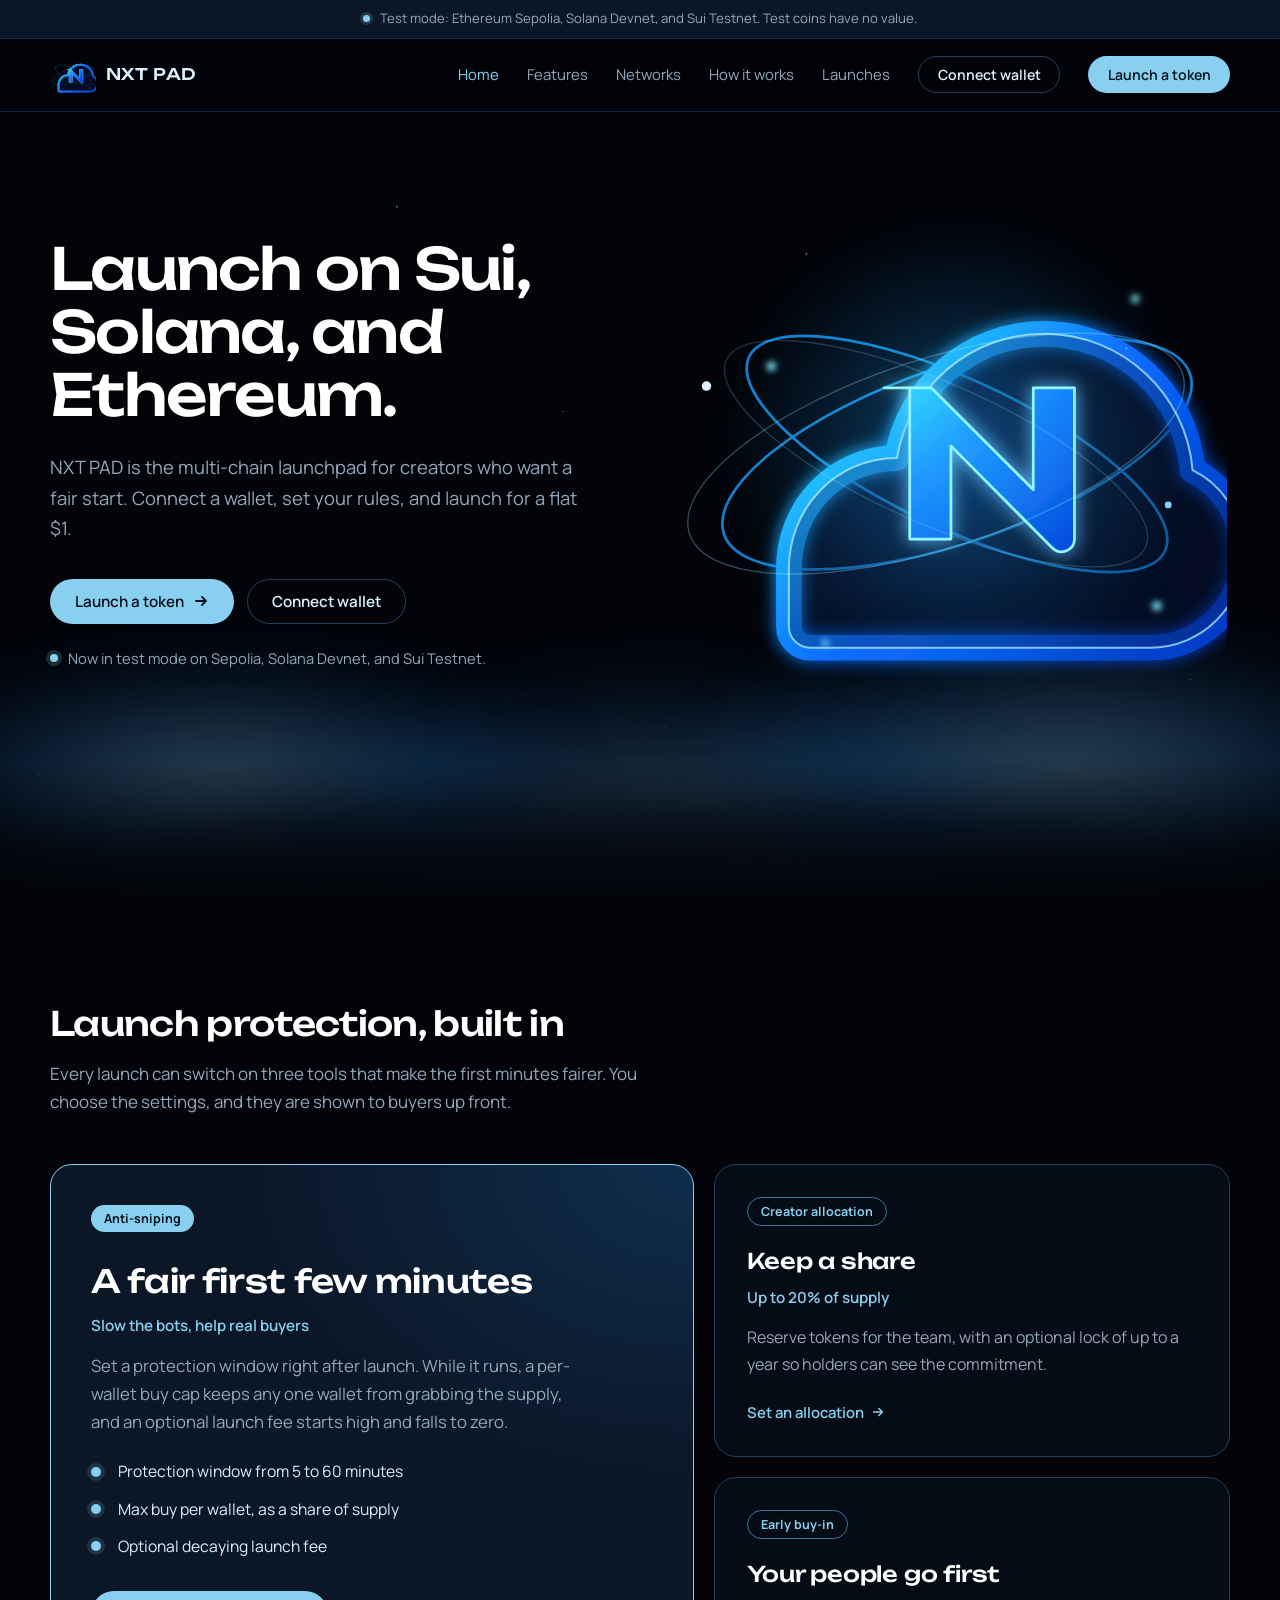
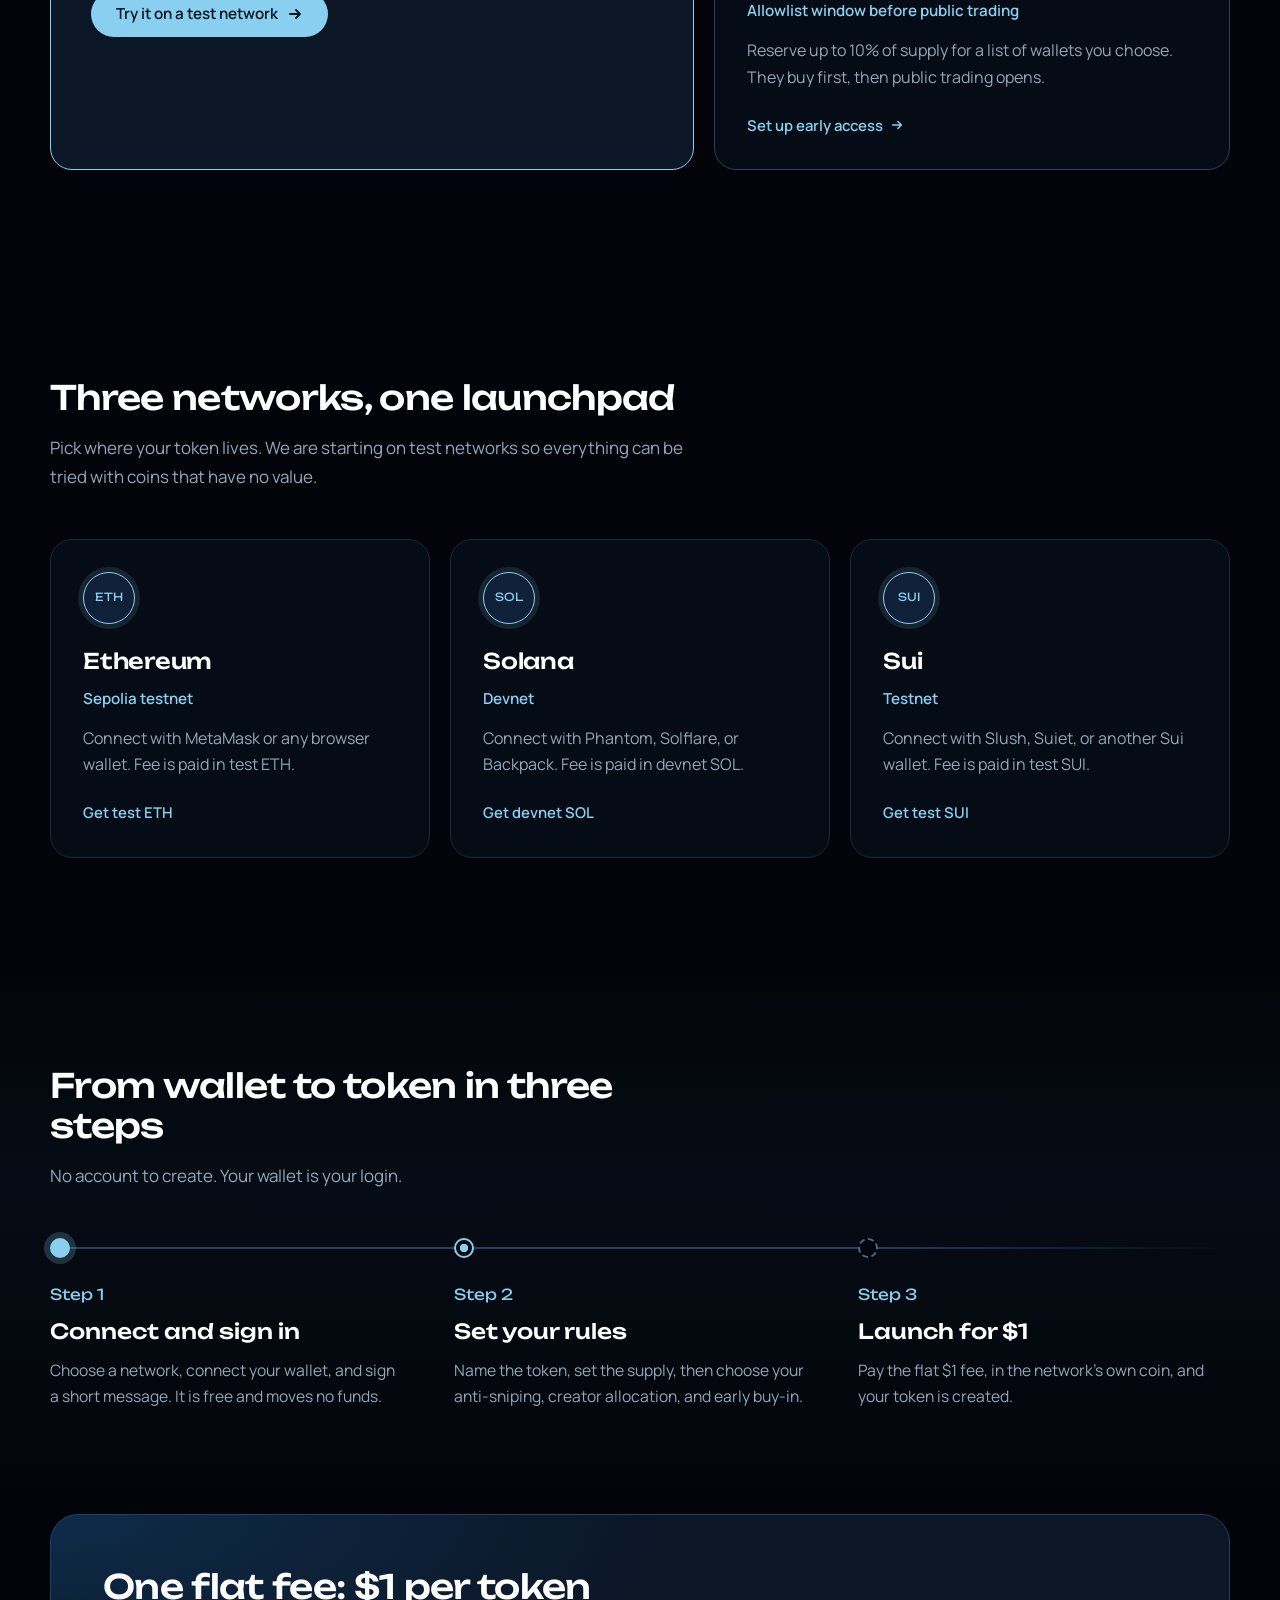
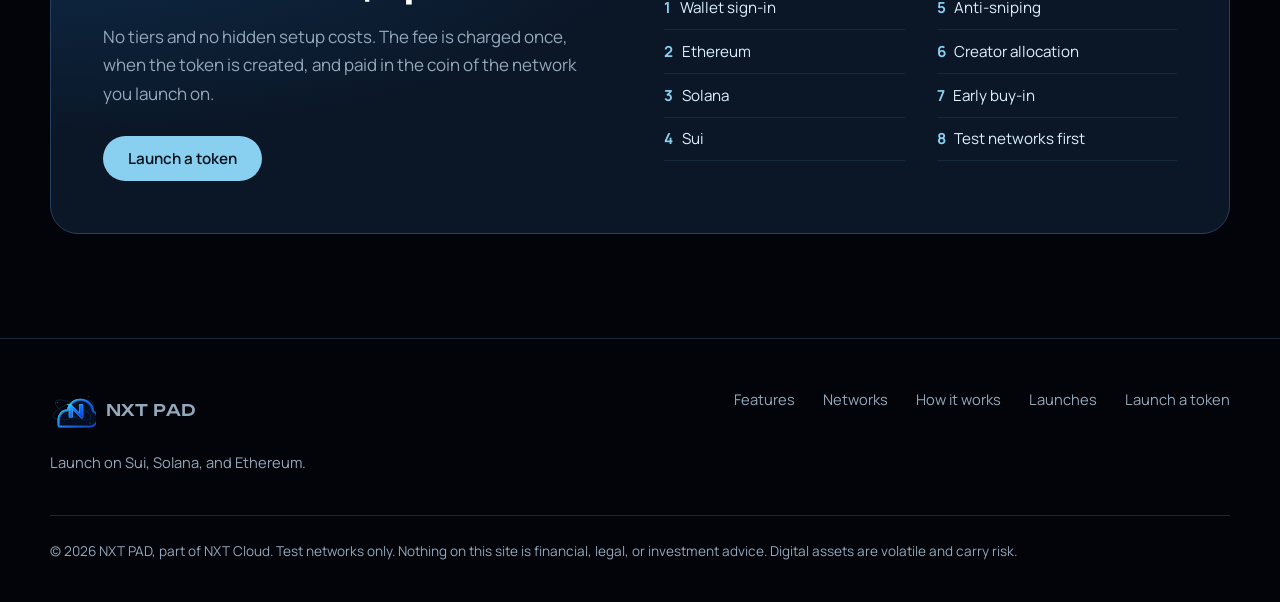
==== index.html @ 5bfed52d "Use unified NXT cloud logo" ====
<!doctype html>
<html lang="en">
<head>
  <meta charset="utf-8">
  <meta name="viewport" content="width=device-width, initial-scale=1">
  <title>NXT PAD | Launch tokens on Sui, Solana, and Ethereum</title>
  <meta name="description" content="NXT PAD is a multi-chain token launchpad for Sui, Solana, and Ethereum. Anti-sniping, creator allocation, early buy-in, and a flat $1 fee per token. Now in test mode.">
  <meta name="theme-color" content="#020409">
  <meta property="og:title" content="NXT PAD">
  <meta property="og:description" content="Launch tokens on Sui, Solana, and Ethereum with built-in launch protection. Flat $1 fee.">
  <meta property="og:type" content="website">
  <!-- After you have your domain, add: <meta property="og:image" content="https://YOUR-DOMAIN/assets/img/og.png"> -->
  <meta name="twitter:card" content="summary_large_image">
  <link rel="icon" type="image/png" sizes="48x48" href="assets/img/favicon-48.png">
  <link rel="icon" type="image/png" sizes="192x192" href="assets/img/favicon-192.png">
  <link rel="apple-touch-icon" href="assets/img/apple-touch-icon.png">
  <link rel="preconnect" href="https://fonts.googleapis.com">
  <link rel="preconnect" href="https://fonts.gstatic.com" crossorigin>
  <link href="https://fonts.googleapis.com/css2?family=Manrope:wght@400;500;600;700&family=Unbounded:wght@400;500&display=swap" rel="stylesheet">
  <link rel="stylesheet" href="assets/css/style.css">
</head>
<body>
  <a class="skip" href="#main">Skip to content</a>

  <div class="testbar" role="note"><i aria-hidden="true"></i>Test mode: Ethereum Sepolia, Solana Devnet, and Sui Testnet. Test coins have no value.</div>

  <header class="site-header">
    <div class="wrap header-inner">
      <a class="brand" href="index.html" aria-label="NXT PAD home">
        <img src="assets/img/nxt-logo.svg" alt="" width="46" height="46">
        <span>NXT PAD</span>
      </a>
      <button class="nav-toggle" type="button" aria-expanded="false" aria-controls="nav">Menu</button>
      <nav class="nav" id="nav" aria-label="Main">
        <a href="index.html" aria-current="page">Home</a>
        <a href="index.html#features">Features</a>
        <a href="index.html#networks">Networks</a>
        <a href="index.html#how">How it works</a>
        <a href="tokens.html">Launches</a>
        <button class="btn btn-ghost btn-sm" type="button" data-wallet-btn>Connect wallet</button>
        <a class="btn btn-primary btn-sm" href="launch.html">Launch a token</a>
      </nav>
    </div>
  </header>

  <main id="main">
    <section class="hero">
      <div class="clouds" aria-hidden="true">
        <span class="cloud c1"></span><span class="cloud c2"></span><span class="cloud c3"></span><span class="cloud c4"></span>
      </div>
      <div class="wrap hero-grid">
        <div>
          <h1>Launch on Sui, Solana, and Ethereum.</h1>
          <p class="lede">NXT PAD is the multi-chain launchpad for creators who want a fair start. Connect a wallet, set your rules, and launch for a flat $1.</p>
          <div class="hero-actions">
            <a class="btn btn-primary" href="launch.html">
              Launch a token
              <svg viewBox="0 0 16 16" fill="none" stroke="currentColor" stroke-width="1.8" stroke-linecap="round" stroke-linejoin="round" aria-hidden="true"><path d="M3 8h10M9 4l4 4-4 4"/></svg>
            </a>
            <button class="btn btn-ghost" type="button" data-wallet-btn>Connect wallet</button>
          </div>
          <p class="hero-note"><i aria-hidden="true"></i>Now in test mode on Sepolia, Solana Devnet, and Sui Testnet.</p>
        </div>
        <div class="scene">
          <div class="glow" aria-hidden="true"></div>
          <svg class="orbits" viewBox="0 0 400 400" fill="none" aria-hidden="true">
            <ellipse cx="200" cy="200" rx="192" ry="70" stroke="#89cff0" stroke-opacity="0.35" stroke-width="1" transform="rotate(-18 200 200)"/>
            <ellipse cx="200" cy="200" rx="170" ry="52" stroke="#89cff0" stroke-opacity="0.22" stroke-width="1" transform="rotate(24 200 200)"/>
            <circle cx="30" cy="150" r="3.5" fill="#dcf1fc"/>
            <circle cx="372" cy="238" r="2.5" fill="#89cff0"/>
          </svg>
          <img class="logo" src="assets/img/nxt-logo.svg" alt="NXT PAD logo: a glowing blue cloud with the letter N inside" width="720" height="720">
        </div>
      </div>
    </section>

    <section class="section" id="features">
      <div class="wrap">
        <div class="section-head">
          <h2>Launch protection, built in</h2>
          <p>Every launch can switch on three tools that make the first minutes fairer. You choose the settings, and they are shown to buyers up front.</p>
        </div>

        <div class="products">
          <article class="card card--main">
            <span class="pill pill--soon">Anti-sniping</span>
            <h3>A fair first few minutes</h3>
            <span class="tag">Slow the bots, help real buyers</span>
            <p class="body">Set a protection window right after launch. While it runs, a per-wallet buy cap keeps any one wallet from grabbing the supply, and an optional launch fee starts high and falls to zero.</p>
            <ul class="checks">
              <li>Protection window from 5 to 60 minutes</li>
              <li>Max buy per wallet, as a share of supply</li>
              <li>Optional decaying launch fee</li>
            </ul>
            <a class="btn btn-primary" href="launch.html">
              Try it on a test network
              <svg viewBox="0 0 16 16" fill="none" stroke="currentColor" stroke-width="1.8" stroke-linecap="round" stroke-linejoin="round" aria-hidden="true"><path d="M3 8h10M9 4l4 4-4 4"/></svg>
            </a>
          </article>

          <article class="card card--dev">
            <span class="pill pill--dev">Creator allocation</span>
            <h3>Keep a share</h3>
            <span class="tag">Up to 20% of supply</span>
            <p class="body">Reserve tokens for the team, with an optional lock of up to a year so holders can see the commitment.</p>
            <a class="more" href="launch.html#panel-creator">Set an allocation
              <svg width="14" height="14" viewBox="0 0 16 16" fill="none" stroke="currentColor" stroke-width="1.8" stroke-linecap="round" stroke-linejoin="round" aria-hidden="true"><path d="M3 8h10M9 4l4 4-4 4"/></svg>
            </a>
          </article>

          <article class="card card--dev">
            <span class="pill pill--dev">Early buy-in</span>
            <h3>Your people go first</h3>
            <span class="tag">Allowlist window before public trading</span>
            <p class="body">Reserve up to 10% of supply for a list of wallets you choose. They buy first, then public trading opens.</p>
            <a class="more" href="launch.html#panel-early">Set up early access
              <svg width="14" height="14" viewBox="0 0 16 16" fill="none" stroke="currentColor" stroke-width="1.8" stroke-linecap="round" stroke-linejoin="round" aria-hidden="true"><path d="M3 8h10M9 4l4 4-4 4"/></svg>
            </a>
          </article>
        </div>
      </div>
    </section>

    <section class="section networks" id="networks">
      <div class="wrap">
        <div class="section-head">
          <h2>Three networks, one launchpad</h2>
          <p>Pick where your token lives. We are starting on test networks so everything can be tried with coins that have no value.</p>
        </div>
        <div class="chains">
          <article class="card chain-card">
            <span class="chain-badge chain-badge--lg" aria-hidden="true">ETH</span>
            <h3>Ethereum</h3>
            <span class="tag">Sepolia testnet</span>
            <p class="body">Connect with MetaMask or any browser wallet. Fee is paid in test ETH.</p>
            <a class="more" href="https://cloud.google.com/application/web3/faucet/ethereum/sepolia" target="_blank" rel="noopener noreferrer">Get test ETH</a>
          </article>
          <article class="card chain-card">
            <span class="chain-badge chain-badge--lg" aria-hidden="true">SOL</span>
            <h3>Solana</h3>
            <span class="tag">Devnet</span>
            <p class="body">Connect with Phantom, Solflare, or Backpack. Fee is paid in devnet SOL.</p>
            <a class="more" href="https://faucet.solana.com" target="_blank" rel="noopener noreferrer">Get devnet SOL</a>
          </article>
          <article class="card chain-card">
            <span class="chain-badge chain-badge--lg" aria-hidden="true">SUI</span>
            <h3>Sui</h3>
            <span class="tag">Testnet</span>
            <p class="body">Connect with Slush, Suiet, or another Sui wallet. Fee is paid in test SUI.</p>
            <a class="more" href="https://faucet.sui.io" target="_blank" rel="noopener noreferrer">Get test SUI</a>
          </article>
        </div>
      </div>
    </section>

    <section class="section roadmap" id="how">
      <div class="wrap">
        <div class="section-head">
          <h2>From wallet to token in three steps</h2>
          <p>No account to create. Your wallet is your login.</p>
        </div>
        <div class="timeline">
          <div class="stage stage--now">
            <span class="when">Step 1</span>
            <h3>Connect and sign in</h3>
            <p>Choose a network, connect your wallet, and sign a short message. It is free and moves no funds.</p>
          </div>
          <div class="stage stage--next">
            <span class="when">Step 2</span>
            <h3>Set your rules</h3>
            <p>Name the token, set the supply, then choose your anti-sniping, creator allocation, and early buy-in.</p>
          </div>
          <div class="stage stage--later">
            <span class="when">Step 3</span>
            <h3>Launch for $1</h3>
            <p>Pay the flat $1 fee, in the network's own coin, and your token is created.</p>
          </div>
        </div>
      </div>
    </section>

    <section class="band">
      <div class="wrap">
        <div class="band-card">
          <div>
            <h2>One flat fee: $1 per token</h2>
            <p>No tiers and no hidden setup costs. The fee is charged once, when the token is created, and paid in the coin of the network you launch on.</p>
            <a class="btn btn-primary" href="launch.html">Launch a token</a>
          </div>
          <ol class="toc-preview" aria-label="What is included">
            <li>Wallet sign-in</li>
            <li>Ethereum</li>
            <li>Solana</li>
            <li>Sui</li>
            <li>Anti-sniping</li>
            <li>Creator allocation</li>
            <li>Early buy-in</li>
            <li>Test networks first</li>
          </ol>
        </div>
      </div>
    </section>
  </main>

  <footer class="site-footer">
    <div class="wrap">
      <div class="footer-grid">
        <div class="footer-brand">
          <a class="brand" href="index.html" aria-label="NXT PAD home">
            <img src="assets/img/nxt-logo.svg" alt="" width="46" height="46">
            <span>NXT PAD</span>
          </a>
          <p>Launch on Sui, Solana, and Ethereum.</p>
        </div>
        <nav class="footer-links" aria-label="Footer">
          <a href="index.html#features">Features</a>
          <a href="index.html#networks">Networks</a>
          <a href="index.html#how">How it works</a>
          <a href="tokens.html">Launches</a>
          <a href="launch.html">Launch a token</a>
          <!-- Add your community links here when ready, for example:
          <a href="https://x.com/YOUR-HANDLE" target="_blank" rel="noopener noreferrer">X</a>
          <a href="https://t.me/YOUR-GROUP" target="_blank" rel="noopener noreferrer">Telegram</a>
          -->
        </nav>
      </div>
      <p class="legal">&copy; <span data-year>2026</span> NXT PAD, part of NXT Cloud. Test networks only. Nothing on this site is financial, legal, or investment advice. Digital assets are volatile and carry risk.</p>
    </div>
  </footer>

  <script src="assets/js/config.js"></script>
  <script src="assets/js/main.js"></script>
  <script src="assets/js/wallet.js"></script>
</body>
</html>
---- assets/css/style.css ----
/* NXT Cloud — black and baby blue */

:root {
  --black: #020409;
  --ink: #060c15;
  --navy: #0b1626;
  --navy-2: #102038;
  --line: #16283d;
  --line-strong: #24405c;
  --sky: #89cff0;
  --mist: #dcf1fc;
  --slate: #93a8bb;
  --electric: #1e9bff;
  --display: "Unbounded", "Trebuchet MS", system-ui, sans-serif;
  --body: "Manrope", system-ui, -apple-system, "Segoe UI", Roboto, sans-serif;
  --max: 1180px;
}

*,
*::before,
*::after { box-sizing: border-box; }

html { scroll-behavior: smooth; scroll-padding-top: 88px; }

body {
  margin: 0;
  background: var(--black);
  color: var(--mist);
  font-family: var(--body);
  font-size: 1.0625rem;
  line-height: 1.65;
  -webkit-font-smoothing: antialiased;
}

img, svg { display: block; max-width: 100%; }
a { color: inherit; text-decoration: none; }
h1, h2, h3, p, ul, ol { margin: 0; }
ul, ol { padding: 0; list-style: none; }

:focus-visible { outline: 2px solid var(--sky); outline-offset: 3px; border-radius: 6px; }

.wrap { width: min(var(--max), 100% - 3rem); margin-inline: auto; }

.skip {
  position: absolute; left: -999px; top: 8px; z-index: 100;
  background: var(--sky); color: #04121c; padding: 0.6rem 1rem; border-radius: 8px; font-weight: 600;
}
.skip:focus { left: 8px; }

/* Buttons */
.btn {
  display: inline-flex; align-items: center; gap: 0.55rem;
  padding: 0.85rem 1.5rem; border-radius: 999px;
  font-weight: 600; font-size: 0.95rem; line-height: 1;
  border: 1px solid transparent; cursor: pointer;
  transition: background 0.2s, border-color 0.2s, color 0.2s, transform 0.2s;
}
.btn svg { width: 16px; height: 16px; }
.btn-primary { background: var(--sky); color: #04121c; }
.btn-primary:hover { background: var(--mist); }
.btn-ghost { border-color: var(--line-strong); color: var(--mist); }
.btn-ghost:hover { border-color: var(--sky); color: var(--sky); }
.btn-sm { padding: 0.65rem 1.15rem; font-size: 0.88rem; }

/* Header */
.site-header {
  position: sticky; top: 0; z-index: 50;
  background: rgba(2, 4, 9, 0.78);
  -webkit-backdrop-filter: blur(14px); backdrop-filter: blur(14px);
  border-bottom: 1px solid var(--line);
}
.header-inner { display: flex; align-items: center; justify-content: space-between; height: 72px; gap: 1.5rem; }

.brand { display: inline-flex; align-items: center; gap: 0.6rem; }
.brand img { width: 46px; height: 46px; mix-blend-mode: screen; }
.brand span { font-family: var(--display); font-weight: 500; font-size: 1rem; letter-spacing: 0.05em; }

.nav { display: flex; align-items: center; gap: 1.75rem; font-size: 0.93rem; color: var(--slate); }
.nav a { transition: color 0.2s; }
.nav a:hover { color: var(--mist); }
.nav a[aria-current="page"] { color: var(--sky); }

.nav-toggle {
  display: none; background: none; border: 1px solid var(--line-strong);
  color: var(--mist); border-radius: 10px; padding: 0.5rem 0.7rem; cursor: pointer; font: inherit; font-size: 0.9rem;
}

/* Hero */
.hero { position: relative; overflow: hidden; padding: 4.5rem 0 11rem; isolation: isolate; background: var(--black); }
.hero::after { content: ""; position: absolute; left: 0; right: 0; bottom: 0; height: 140px; z-index: -1; background: linear-gradient(180deg, transparent, var(--black)); pointer-events: none; }

.hero::before {
  content: ""; position: absolute; inset: 0; z-index: -2;
  background-image:
    radial-gradient(1.5px 1.5px at 8% 22%, rgba(220, 241, 252, 0.7), transparent),
    radial-gradient(1px 1px at 17% 64%, rgba(220, 241, 252, 0.5), transparent),
    radial-gradient(1.5px 1.5px at 31% 12%, rgba(137, 207, 240, 0.7), transparent),
    radial-gradient(1px 1px at 44% 38%, rgba(220, 241, 252, 0.45), transparent),
    radial-gradient(1px 1px at 52% 78%, rgba(220, 241, 252, 0.4), transparent),
    radial-gradient(1.5px 1.5px at 63% 18%, rgba(220, 241, 252, 0.6), transparent),
    radial-gradient(1px 1px at 74% 52%, rgba(137, 207, 240, 0.5), transparent),
    radial-gradient(1.5px 1.5px at 88% 30%, rgba(220, 241, 252, 0.6), transparent),
    radial-gradient(1px 1px at 93% 72%, rgba(220, 241, 252, 0.4), transparent),
    radial-gradient(1px 1px at 3% 84%, rgba(220, 241, 252, 0.4), transparent);
}

.hero-grid { display: grid; grid-template-columns: 1.05fr 0.95fr; gap: 2rem; align-items: center; }

.hero h1 {
  font-family: var(--display); font-weight: 500;
  font-size: clamp(2.1rem, 4.6vw, 3.6rem); line-height: 1.1; letter-spacing: -0.03em;
  color: #fff;
}
.hero .lede { margin-top: 1.6rem; max-width: 34rem; font-size: 1.15rem; color: var(--slate); }
.hero-actions { display: flex; flex-wrap: wrap; gap: 0.85rem; margin-top: 2.2rem; }
.hero-note { margin-top: 1.4rem; font-size: 0.92rem; color: var(--slate); display: flex; align-items: center; gap: 0.6rem; }
.hero-note i { width: 8px; height: 8px; border-radius: 50%; background: var(--sky); box-shadow: 0 0 0 4px rgba(137, 207, 240, 0.18); }

.scene { position: relative; width: min(100%, 540px); margin-inline: auto; aspect-ratio: 1; }
.scene .glow {
  position: absolute; inset: 6%; border-radius: 50%;
  background: radial-gradient(circle, rgba(30, 155, 255, 0.42) 0%, rgba(30, 155, 255, 0.12) 45%, transparent 70%);
  filter: blur(18px);
}
.scene .logo {
  position: absolute; inset: 0; width: 100%; height: 100%;
  mix-blend-mode: screen; animation: float 9s ease-in-out infinite;
}
.scene .orbits { position: absolute; inset: -4%; width: 108%; height: 108%; animation: spin 90s linear infinite; }

.clouds { position: absolute; left: 0; right: 0; bottom: 0; height: 380px; z-index: -1; pointer-events: none; }
.cloud {
  position: absolute; bottom: 0; border-radius: 50%; filter: blur(34px);
  background: radial-gradient(ellipse at center, rgba(137, 207, 240, 0.34) 0%, rgba(30, 110, 190, 0.22) 45%, transparent 72%);
}
.cloud.c1 { left: -10%; width: 55%; height: 240px; animation: drift 46s ease-in-out infinite alternate; }
.cloud.c2 { left: 22%; width: 60%; height: 300px; bottom: -70px; opacity: 0.85; animation: drift 62s ease-in-out infinite alternate-reverse; }
.cloud.c3 { right: -12%; width: 58%; height: 260px; animation: drift 54s ease-in-out infinite alternate; }
.cloud.c4 { left: 8%; width: 84%; height: 150px; bottom: -40px;
  background: radial-gradient(ellipse at center, rgba(11, 22, 38, 0.95) 0%, rgba(11, 22, 38, 0.6) 55%, transparent 75%);
  animation: none; filter: blur(22px);
}

@keyframes float { 0%, 100% { transform: translateY(0); } 50% { transform: translateY(-14px); } }
@keyframes spin { to { transform: rotate(360deg); } }
@keyframes drift { from { transform: translateX(-4%); } to { transform: translateX(6%); } }

/* Sections */
.section { padding: 6.5rem 0; }
.section-head { max-width: 40rem; margin-bottom: 3rem; }
.section h2, .band h2 {
  font-family: var(--display); font-weight: 500;
  font-size: clamp(1.5rem, 2.8vw, 2.1rem); line-height: 1.2; letter-spacing: -0.02em; color: #fff;
}
.section-head p { margin-top: 1rem; color: var(--slate); }

/* Pills */
.pill { display: inline-flex; align-items: center; padding: 0.3rem 0.8rem; border-radius: 999px; font-size: 0.78rem; font-weight: 700; line-height: 1.4; }
.pill--soon { background: var(--sky); color: #04121c; }
.pill--dev { border: 1px solid #3e7595; color: var(--sky); }
.pill--plan { border: 1px dashed #3a566f; color: var(--slate); }

/* Products */
.products { display: grid; grid-template-columns: 1.25fr 1fr; grid-template-rows: auto auto; gap: 1.25rem; }
.card { background: var(--ink); border: 1px solid var(--line); border-radius: 22px; padding: 2rem; display: flex; flex-direction: column; }
.card h3 { font-family: var(--display); font-weight: 500; font-size: 1.35rem; letter-spacing: -0.01em; color: #fff; margin: 1.1rem 0 0.35rem; }
.card .tag { color: var(--sky); font-size: 0.95rem; font-weight: 600; }
.card p.body { margin-top: 0.9rem; color: var(--slate); font-size: 1rem; }
.card .more { margin-top: auto; padding-top: 1.4rem; color: var(--sky); font-weight: 600; font-size: 0.93rem; display: inline-flex; align-items: center; gap: 0.4rem; }
.card .more:hover { color: var(--mist); }

.card--main {
  grid-row: span 2; padding: 2.5rem; border: 1.5px solid var(--sky);
  background: radial-gradient(120% 90% at 100% 0%, rgba(30, 155, 255, 0.18), transparent 60%), var(--navy);
}
.card--main h3 { font-size: 2rem; margin-top: 1.4rem; }
.card--main p.body { font-size: 1.05rem; max-width: 30rem; }
.card--dev { border-color: var(--line-strong); }
.card--plan { border-style: dashed; border-color: #2a4258; }

.checks { margin-top: 1.5rem; display: grid; gap: 0.7rem; }
.checks li { position: relative; padding-left: 1.7rem; color: var(--mist); font-size: 0.98rem; }
.checks li::before {
  content: ""; position: absolute; left: 0; top: 0.45em; width: 10px; height: 10px; border-radius: 50%;
  background: var(--sky); box-shadow: 0 0 0 4px rgba(137, 207, 240, 0.16);
}
.card--main .btn { margin-top: 2rem; align-self: flex-start; }

/* Roadmap */
.roadmap { background: linear-gradient(180deg, var(--black), var(--ink) 40%, var(--black)); }
.timeline { display: grid; grid-template-columns: repeat(3, 1fr); gap: 2rem; position: relative; }
.stage { position: relative; padding-top: 2.6rem; }
.stage::before { content: ""; position: absolute; top: 9px; left: 0; right: -2rem; height: 2px; background: var(--line-strong); }
.stage:last-child::before { right: 0; background: linear-gradient(90deg, var(--line-strong), transparent); }
.stage::after { content: ""; position: absolute; top: 0; left: 0; width: 20px; height: 20px; border-radius: 50%; background: var(--black); border: 2px solid var(--sky); }
.stage--now::after { background: var(--sky); box-shadow: 0 0 0 6px rgba(137, 207, 240, 0.2); }
.stage--next::after { background: radial-gradient(circle, var(--sky) 0 35%, var(--black) 40%); }
.stage--later::after { border: 2px dashed #4a6a85; }
.stage .when { font-family: var(--display); font-size: 0.95rem; color: var(--sky); }
.stage h3 { font-family: var(--display); font-weight: 500; font-size: 1.3rem; color: #fff; margin: 0.4rem 0 0.6rem; }
.stage p { color: var(--slate); font-size: 0.98rem; max-width: 22rem; }

/* White paper band */
.band { padding: 0 0 6.5rem; }
.band-card {
  display: grid; grid-template-columns: 1fr 1fr; gap: 3rem; align-items: center;
  border: 1px solid var(--line-strong); border-radius: 28px; padding: 3.25rem;
  background: radial-gradient(90% 120% at 0% 0%, rgba(30, 155, 255, 0.16), transparent 60%), var(--navy);
}
.band-card p { color: var(--slate); margin: 1rem 0 1.8rem; max-width: 30rem; }
.toc-preview { columns: 2; column-gap: 2rem; counter-reset: sec; font-size: 0.95rem; color: var(--mist); }
.toc-preview li { counter-increment: sec; break-inside: avoid; padding: 0.55rem 0; border-bottom: 1px solid var(--line); }
.toc-preview li::before { content: counter(sec) "  "; color: var(--sky); font-weight: 700; margin-right: 0.35rem; }

/* Footer */
.site-footer { border-top: 1px solid var(--line); padding: 3rem 0 2.5rem; color: var(--slate); font-size: 0.92rem; }
.footer-grid { display: flex; flex-wrap: wrap; justify-content: space-between; gap: 2rem; }
.footer-brand p { margin-top: 0.7rem; max-width: 20rem; }
.footer-links { display: flex; flex-wrap: wrap; gap: 0.6rem 1.75rem; align-content: flex-start; }
.footer-links a:hover { color: var(--mist); }
.legal { margin-top: 2.5rem; padding-top: 1.5rem; border-top: 1px solid var(--line); font-size: 0.85rem; }

/* White paper page */
.doc-hero { padding: 4.5rem 0 3rem; border-bottom: 1px solid var(--line); position: relative; overflow: hidden; }
.doc-hero::after { content: ""; position: absolute; right: -8%; top: -60%; width: 480px; height: 480px; border-radius: 50%; background: radial-gradient(circle, rgba(30, 155, 255, 0.22), transparent 65%); filter: blur(30px); z-index: -1; }
.doc-hero h1 { font-family: var(--display); font-weight: 500; font-size: clamp(1.9rem, 4vw, 3rem); line-height: 1.1; letter-spacing: -0.025em; color: #fff; }
.doc-hero p { margin-top: 1.2rem; color: var(--slate); max-width: 38rem; }
.doc-meta { margin-top: 1.4rem; display: flex; flex-wrap: wrap; gap: 0.6rem 1.25rem; font-size: 0.9rem; color: var(--slate); align-items: center; }

.doc-layout { display: grid; grid-template-columns: 240px minmax(0, 1fr); gap: 4.5rem; padding: 3.5rem 0 6rem; }
.toc { position: sticky; top: 104px; align-self: start; font-size: 0.92rem; }
.toc p { font-family: var(--display); font-size: 0.85rem; color: var(--mist); margin-bottom: 0.9rem; }
.toc a { display: block; padding: 0.4rem 0.9rem; color: var(--slate); border-left: 2px solid var(--line); transition: color 0.2s, border-color 0.2s; }
.toc a:hover { color: var(--mist); }
.toc a.is-active { color: var(--sky); border-left-color: var(--sky); }

.doc { max-width: 44rem; }
.doc section { padding-top: 3.25rem; }
.doc section:first-child { padding-top: 0; }
.doc h2 { font-family: var(--display); font-weight: 500; font-size: 1.55rem; line-height: 1.2; letter-spacing: -0.015em; color: #fff; margin-bottom: 1.1rem; }
.doc h3 { font-family: var(--display); font-weight: 500; font-size: 1.05rem; color: var(--mist); margin: 1.8rem 0 0.5rem; }
.doc p { color: #c2d5e3; margin-bottom: 1rem; line-height: 1.75; }
.doc ul.bullets { margin: 0.5rem 0 1.2rem; display: grid; gap: 0.6rem; }
.doc ul.bullets li { position: relative; padding-left: 1.5rem; color: #c2d5e3; line-height: 1.7; }
.doc ul.bullets li::before { content: ""; position: absolute; left: 0; top: 0.7em; width: 7px; height: 7px; border-radius: 50%; background: var(--sky); }
.doc a.inline { color: var(--sky); border-bottom: 1px solid rgba(137, 207, 240, 0.4); }
.doc a.inline:hover { border-bottom-color: var(--sky); }
.doc .callout { background: var(--navy); border: 1px solid var(--line-strong); border-radius: 16px; padding: 1.4rem 1.6rem; margin: 1.5rem 0; }
.doc .callout p { margin: 0; }

.table-wrap { overflow-x: auto; margin: 1.5rem 0; border: 1px solid var(--line); border-radius: 16px; }
table { width: 100%; border-collapse: collapse; font-size: 0.95rem; min-width: 32rem; }
th, td { text-align: left; padding: 0.95rem 1.2rem; border-bottom: 1px solid var(--line); vertical-align: top; }
th { font-weight: 700; color: var(--mist); background: var(--navy); }
td { color: #c2d5e3; }
tr:last-child td { border-bottom: 0; }

/* Responsive */
@media (max-width: 960px) {
  .nav-toggle { display: inline-block; }
  .nav {
    display: none; position: absolute; top: 72px; left: 0; right: 0; flex-direction: column; align-items: flex-start; gap: 0;
    background: rgba(2, 4, 9, 0.97); border-bottom: 1px solid var(--line); padding: 0.75rem 1.5rem 1.25rem;
  }
  .nav.is-open { display: flex; }
  .nav a { padding: 0.75rem 0; width: 100%; }
  .nav .btn { width: auto; margin-top: 0.5rem; }
  .hero { padding: 3rem 0 9rem; }
  .hero-grid { grid-template-columns: 1fr; }
  .scene { width: min(100%, 400px); order: -1; }
  .products { grid-template-columns: 1fr; }
  .card--main { grid-row: auto; }
  .band-card { grid-template-columns: 1fr; padding: 2.25rem; gap: 2rem; }
  .doc-layout { grid-template-columns: 1fr; gap: 2rem; }
  .toc { position: static; }
  .toc nav { display: flex; flex-wrap: wrap; gap: 0.4rem; }
  .toc a { border: 1px solid var(--line); border-radius: 999px; padding: 0.35rem 0.85rem; }
  .toc a.is-active { border-color: var(--sky); }
}

@media (max-width: 720px) {
  .section { padding: 4.5rem 0; }
  .timeline { grid-template-columns: 1fr; gap: 0; }
  .stage { padding: 0 0 2.5rem 2.6rem; }
  .stage::before { top: 0; bottom: 0; left: 9px; right: auto; width: 2px; height: auto; }
  .stage:last-child::before { background: linear-gradient(180deg, var(--line-strong), transparent); }
  .toc-preview { columns: 1; }
  .brand span { font-size: 0.9rem; }
}

@media (prefers-reduced-motion: reduce) {
  html { scroll-behavior: auto; }
  .scene .logo, .scene .orbits, .cloud { animation: none; }
  .btn { transition: none; }
}

/* ==========================================================================
   NXT PAD additions
   ========================================================================== */

/* Test-mode bar */
.testbar {
  display: flex; align-items: center; justify-content: center; gap: 0.6rem;
  padding: 0.5rem 1rem; text-align: center;
  background: var(--navy); border-bottom: 1px solid var(--line);
  font-size: 0.82rem; color: var(--slate);
}
.testbar i { flex: none; width: 7px; height: 7px; border-radius: 50%; background: var(--sky); box-shadow: 0 0 0 3px rgba(137, 207, 240, 0.18); }

/* Buttons */
.btn[disabled] { opacity: 0.55; cursor: not-allowed; }
.btn-block { width: 100%; justify-content: center; padding: 1rem 1.5rem; }
.btn-ghost.is-connected { border-color: var(--sky); color: var(--sky); }
.btn .dot { width: 8px; height: 8px; border-radius: 50%; background: #5fe3a1; box-shadow: 0 0 0 3px rgba(95, 227, 161, 0.18); }
button.btn { font-family: inherit; }
button.btn-ghost { background: transparent; }

.hint { margin-top: 0.5rem; font-size: 0.85rem; color: var(--slate); line-height: 1.5; }
.err { margin-top: 0.4rem; font-size: 0.85rem; color: #ff9aa6; min-height: 0; }
.err:empty { display: none; }
.sr { position: absolute; width: 1px; height: 1px; overflow: hidden; clip: rect(0 0 0 0); white-space: nowrap; }
.opt { font-weight: 500; color: var(--slate); font-size: 0.8rem; margin-left: 0.35rem; }

/* Chain badge */
.chain-badge {
  display: inline-flex; align-items: center; justify-content: center; flex: none;
  width: 34px; height: 34px; border-radius: 50%;
  border: 1px solid var(--line-strong); background: var(--navy-2); color: var(--sky);
  font-family: var(--display); font-size: 0.55rem; letter-spacing: 0.02em;
}
.chain-badge--lg { width: 52px; height: 52px; font-size: 0.7rem; border-color: var(--sky); box-shadow: 0 0 0 5px rgba(137, 207, 240, 0.12); }

/* Chains section */
.chains { display: grid; grid-template-columns: repeat(3, 1fr); gap: 1.25rem; }
.chain-card h3 { margin-top: 1.3rem; }
.chain-card .more { margin-top: auto; }

/* Segmented control */
.seg { display: grid; grid-auto-flow: column; grid-auto-columns: 1fr; gap: 0.5rem; }
.seg-btn {
  display: flex; flex-direction: column; align-items: center; gap: 0.15rem; text-align: center;
  padding: 0.75rem 0.5rem; border-radius: 14px; cursor: pointer; font: inherit; font-size: 0.85rem;
  background: var(--black); color: var(--slate); border: 1px solid var(--line-strong);
  transition: border-color 0.2s, color 0.2s, background 0.2s;
}
.seg-btn strong { color: var(--mist); font-size: 0.95rem; }
.seg-btn:hover { border-color: var(--sky); }
.seg-btn.is-active { border-color: var(--sky); background: var(--navy-2); box-shadow: 0 0 0 3px rgba(137, 207, 240, 0.14); }
.seg-btn.is-active strong { color: #fff; }
.seg--lg .seg-btn { padding: 1rem 0.5rem; gap: 0.4rem; }

/* Modal */
dialog.modal {
  padding: 0; border: 1px solid var(--line-strong); border-radius: 22px;
  background: var(--ink); color: var(--mist);
  width: min(460px, 100% - 2rem); max-height: calc(100% - 2rem);
  box-shadow: 0 30px 80px rgba(0, 0, 0, 0.6), 0 0 0 1px rgba(30, 155, 255, 0.08);
}
dialog.modal::backdrop { background: rgba(2, 4, 9, 0.75); -webkit-backdrop-filter: blur(6px); backdrop-filter: blur(6px); }
.modal-head { display: flex; align-items: center; justify-content: space-between; padding: 1.25rem 1.5rem; border-bottom: 1px solid var(--line); }
.modal-head h2 { font-family: var(--display); font-weight: 500; font-size: 1.1rem; color: #fff; letter-spacing: -0.01em; }
.modal-x { background: none; border: 1px solid var(--line-strong); color: var(--mist); width: 34px; height: 34px; border-radius: 50%; font-size: 1.2rem; line-height: 1; cursor: pointer; }
.modal-x:hover { border-color: var(--sky); color: var(--sky); }
.modal-body { padding: 1.5rem; display: grid; gap: 1.1rem; }
.modal-note { font-size: 0.9rem; color: var(--slate); line-height: 1.55; }
.modal-note strong { color: var(--mist); }
.modal-fine { font-size: 0.82rem; color: var(--slate); }
.modal-error { font-size: 0.9rem; color: #ff9aa6; background: rgba(255, 90, 110, 0.08); border: 1px solid rgba(255, 90, 110, 0.35); border-radius: 12px; padding: 0.75rem 1rem; }
.modal-actions { display: flex; flex-wrap: wrap; gap: 0.6rem; }
a.inline { color: var(--sky); border-bottom: 1px solid rgba(137, 207, 240, 0.4); }
a.inline:hover { border-bottom-color: var(--sky); }

.wallet-list { display: grid; gap: 0.6rem; }
.wallet-item {
  display: flex; align-items: center; gap: 0.9rem; width: 100%; text-align: left; cursor: pointer;
  padding: 0.8rem 1rem; border-radius: 14px; font: inherit; color: var(--mist);
  background: var(--black); border: 1px solid var(--line-strong); transition: border-color 0.2s, background 0.2s;
}
.wallet-item:hover { border-color: var(--sky); background: var(--navy); }
.wallet-item img, .wallet-fallback { width: 32px; height: 32px; border-radius: 8px; flex: none; }
.wallet-fallback { display: inline-flex; align-items: center; justify-content: center; background: var(--navy-2); color: var(--sky); font-weight: 700; }
.wallet-name { font-weight: 600; flex: 1; }
.wallet-tag { font-size: 0.75rem; color: var(--slate); border: 1px solid var(--line-strong); border-radius: 999px; padding: 0.15rem 0.6rem; }
.wallet-empty { border: 1px dashed #2a4258; border-radius: 14px; padding: 1.25rem; display: grid; gap: 0.9rem; justify-items: start; color: var(--slate); font-size: 0.95rem; }

.busy { display: grid; gap: 1rem; justify-items: center; text-align: center; padding: 1rem 0; color: var(--slate); }
.spinner { width: 34px; height: 34px; border-radius: 50%; border: 3px solid var(--line-strong); border-top-color: var(--sky); animation: spin 0.9s linear infinite; }

.acct { display: flex; align-items: center; gap: 0.85rem; }
.acct strong { display: block; color: #fff; }
.acct-net { font-size: 0.85rem; color: var(--slate); }
.addr { display: block; word-break: break-all; font-size: 0.85rem; background: var(--black); border: 1px solid var(--line-strong); border-radius: 12px; padding: 0.8rem 1rem; color: var(--mist); }

/* Toast */
.toast {
  position: fixed; left: 50%; bottom: 1.5rem; z-index: 200; transform: translate(-50%, 20px);
  background: var(--navy-2); border: 1px solid var(--line-strong); color: var(--mist);
  padding: 0.7rem 1.2rem; border-radius: 999px; font-size: 0.9rem; opacity: 0; pointer-events: none;
  transition: opacity 0.25s, transform 0.25s;
}
.toast.is-show { opacity: 1; transform: translate(-50%, 0); }

/* Launch layout */
.launch-layout { display: grid; grid-template-columns: minmax(0, 1fr) 380px; gap: 2.5rem; padding: 3rem 0 6rem; align-items: start; }
.launch-form { display: grid; gap: 1.25rem; }
.summary { position: sticky; top: 96px; }

.panel { background: var(--ink); border: 1px solid var(--line); border-radius: 22px; padding: 1.75rem; }
.panel--main { border: 1.5px solid var(--sky); background: radial-gradient(120% 90% at 100% 0%, rgba(30, 155, 255, 0.16), transparent 60%), var(--navy); }
.panel-head { display: flex; justify-content: space-between; align-items: flex-start; gap: 1.25rem; margin-bottom: 1.25rem; }
.panel-head h2 { font-family: var(--display); font-weight: 500; font-size: 1.15rem; color: #fff; letter-spacing: -0.01em; display: flex; align-items: center; gap: 0.7rem; }
.panel-head p { margin-top: 0.4rem; color: var(--slate); font-size: 0.95rem; max-width: 34rem; }
.num { display: inline-flex; align-items: center; justify-content: center; width: 26px; height: 26px; border-radius: 50%; background: var(--sky); color: #04121c; font-family: var(--body); font-weight: 700; font-size: 0.8rem; }
.panel:target { border-color: var(--sky); }

.panel-body { display: grid; gap: 1.1rem; transition: opacity 0.2s; }
.panel-body.is-off { opacity: 0.4; }
.panel-body.is-off .hint { display: none; }

.field { display: grid; gap: 0.45rem; align-content: start; }
.field + .field { margin-top: 0; }
.launch-form .panel > .field, .launch-form .panel > .grid-2, .launch-form .panel > .grid-3 { margin-top: 1rem; }
.launch-form .panel > .panel-head + .field { margin-top: 0; }
.field label { font-weight: 600; font-size: 0.92rem; color: var(--mist); }
.field output { color: var(--sky); font-weight: 700; }
.field .hint, .field .err { margin-top: 0; }
.grid-2 { display: grid; grid-template-columns: 1fr 1fr; gap: 1rem; }
.grid-3 { display: grid; grid-template-columns: repeat(3, 1fr); gap: 1rem; }

input[type="text"], input[type="url"], select, textarea {
  width: 100%; font: inherit; font-size: 1rem; color: var(--mist);
  background: var(--black); border: 1px solid var(--line-strong); border-radius: 12px;
  padding: 0.8rem 1rem; transition: border-color 0.2s, box-shadow 0.2s;
}
textarea { resize: vertical; min-height: 5rem; line-height: 1.5; }
input::placeholder, textarea::placeholder { color: #5b7186; }
input:hover, select:hover, textarea:hover { border-color: #33566f; }
input:focus, select:focus, textarea:focus { outline: none; border-color: var(--sky); box-shadow: 0 0 0 3px rgba(137, 207, 240, 0.18); }
input[aria-invalid="true"] { border-color: #ff9aa6; }
select { appearance: none; -webkit-appearance: none; padding-right: 2.5rem; cursor: pointer;
  background-image: url("data:image/svg+xml,%3Csvg xmlns='http://www.w3.org/2000/svg' width='12' height='8' viewBox='0 0 12 8' fill='none' stroke='%2389cff0' stroke-width='1.8' stroke-linecap='round' stroke-linejoin='round'%3E%3Cpath d='M1 1.5l5 5 5-5'/%3E%3C/svg%3E");
  background-repeat: no-repeat; background-position: right 1rem center; }
select option { background: var(--ink); color: var(--mist); }
input:disabled, select:disabled, textarea:disabled { cursor: not-allowed; }

input[type="range"] { -webkit-appearance: none; appearance: none; width: 100%; height: 6px; border-radius: 999px; background: var(--line-strong); outline-offset: 6px; padding: 0; border: 0; }
input[type="range"]::-webkit-slider-thumb { -webkit-appearance: none; width: 22px; height: 22px; border-radius: 50%; background: var(--sky); border: 3px solid var(--black); box-shadow: 0 0 0 2px var(--sky); cursor: pointer; }
input[type="range"]::-moz-range-thumb { width: 18px; height: 18px; border-radius: 50%; background: var(--sky); border: 3px solid var(--black); box-shadow: 0 0 0 2px var(--sky); cursor: pointer; }

/* Switch */
.switch { position: relative; flex: none; cursor: pointer; display: inline-block; }
.switch input { position: absolute; opacity: 0; inset: 0; width: 100%; height: 100%; margin: 0; cursor: pointer; z-index: 1; }
.switch .track { display: block; width: 50px; height: 28px; border-radius: 999px; background: var(--line-strong); border: 1px solid #33566f; position: relative; transition: background 0.2s; }
.switch .track::after { content: ""; position: absolute; top: 3px; left: 3px; width: 20px; height: 20px; border-radius: 50%; background: var(--mist); transition: transform 0.2s; }
.switch input:checked + .track { background: var(--sky); border-color: var(--sky); }
.switch input:checked + .track::after { transform: translateX(22px); background: #04121c; }
.switch input:focus-visible + .track { outline: 2px solid var(--sky); outline-offset: 3px; }

/* Summary */
.sum-top { display: flex; align-items: center; gap: 0.9rem; }
.sum-top strong { display: block; color: #fff; font-size: 1.1rem; line-height: 1.25; word-break: break-word; }
.sum-sub { font-size: 0.85rem; color: var(--slate); }
.sum-avatar { width: 46px; height: 46px; flex: none; border-radius: 50%; display: inline-flex; align-items: center; justify-content: center; overflow: hidden;
  background: var(--navy-2); border: 1px solid var(--sky); color: var(--sky); font-family: var(--display); font-size: 1rem; }
.sum-avatar img { width: 100%; height: 100%; object-fit: cover; }
.sum-h { font-family: var(--display); font-weight: 500; font-size: 0.8rem; color: var(--sky); margin: 1.5rem 0 0.7rem; letter-spacing: 0.02em; }

.dist { display: flex; height: 12px; border-radius: 999px; overflow: hidden; background: var(--line-strong); gap: 2px; }
.dist span { display: block; height: 100%; transition: width 0.25s; }
.seg-creator { background: var(--mist); }
.seg-early { background: var(--electric); }
.seg-public { background: var(--sky); }
.legend { margin-top: 0.8rem; display: grid; gap: 0.4rem; font-size: 0.9rem; color: var(--slate); }
.legend li { display: flex; align-items: center; gap: 0.6rem; }
.legend i { width: 10px; height: 10px; border-radius: 50%; flex: none; }
.legend span { flex: 1; }
.legend strong { color: var(--mist); }

.sum-list { display: grid; gap: 0.55rem; font-size: 0.9rem; }
.sum-list li { position: relative; padding-left: 1.5rem; color: var(--mist); line-height: 1.45; }
.sum-list li::before { content: ""; position: absolute; left: 0; top: 0.45em; width: 9px; height: 9px; border-radius: 50%; background: var(--sky); box-shadow: 0 0 0 3px rgba(137, 207, 240, 0.16); }
.sum-list li.off { color: var(--slate); }
.sum-list li.off::before { background: transparent; border: 1.5px dashed #4a6a85; box-shadow: none; }

.fee-row { display: flex; justify-content: space-between; align-items: center; gap: 1rem; margin: 1.6rem 0 1.1rem; padding: 1rem 0; border-top: 1px solid var(--line-strong); border-bottom: 1px solid var(--line-strong); }
.fee-label { display: block; font-weight: 600; color: var(--mist); }
.fee-note { display: block; font-size: 0.8rem; color: var(--slate); }
.fee-val { text-align: right; }
.fee-val strong { display: block; font-family: var(--display); font-weight: 500; font-size: 1.3rem; color: #fff; }
.fee-val span { font-size: 0.85rem; color: var(--slate); white-space: nowrap; }
.sum-fine { margin-top: 0.9rem; font-size: 0.8rem; color: var(--slate); line-height: 1.5; }

/* Progress steps + results */
.steps { display: grid; gap: 1rem; }
.steps li { display: flex; gap: 0.9rem; align-items: flex-start; color: var(--slate); }
.steps strong { display: block; color: var(--slate); font-weight: 600; }
.steps .st-sub { display: block; font-size: 0.85rem; min-height: 1.2em; }
.st-ic { flex: none; width: 24px; height: 24px; border-radius: 50%; border: 2px dashed #4a6a85; margin-top: 1px; position: relative; }
.steps li.is-active strong, .steps li.is-done strong { color: #fff; }
.steps li.is-active .st-ic { border: 3px solid var(--line-strong); border-top-color: var(--sky); animation: spin 0.9s linear infinite; }
.steps li.is-done .st-ic { border: 0; background: var(--sky); }
.steps li.is-done .st-ic::after { content: ""; position: absolute; left: 8px; top: 4px; width: 6px; height: 11px; border: solid #04121c; border-width: 0 2.5px 2.5px 0; transform: rotate(45deg); }
.steps li.is-error strong { color: #ff9aa6; }
.steps li.is-error .st-ic { border: 2px solid #ff9aa6; }

.pg-result { background: var(--black); border: 1px solid var(--line-strong); border-radius: 16px; padding: 1.1rem 1.2rem; display: grid; gap: 0.7rem; }
.res-title { display: flex; align-items: center; justify-content: space-between; gap: 0.75rem; flex-wrap: wrap; }
.res-title strong { color: #fff; }
.res-row { display: flex; justify-content: space-between; gap: 1rem; font-size: 0.9rem; color: var(--slate); }
.res-row code { color: var(--mist); }

/* Launches page */
.section-tight { padding: 3rem 0 6rem; }
.filter-row { display: flex; justify-content: space-between; align-items: center; gap: 1rem; flex-wrap: wrap; margin-bottom: 2rem; }
.filter-row .seg { grid-auto-flow: column; grid-auto-columns: minmax(90px, auto); }
.filter-row .seg-btn { padding: 0.55rem 1.1rem; }
.token-grid { display: grid; grid-template-columns: repeat(3, 1fr); gap: 1.25rem; }
.token-card { padding: 1.5rem; }
.token-card h3 { margin: 0; font-size: 1.1rem; }
.tc-top { display: flex; align-items: center; gap: 0.85rem; }
.tc-badges { display: flex; flex-wrap: wrap; gap: 0.5rem; margin-top: 1rem; }
.token-card .body { font-size: 0.93rem; display: -webkit-box; -webkit-line-clamp: 3; -webkit-box-orient: vertical; overflow: hidden; }
.tc-meta { margin: 1.1rem 0 0; display: grid; gap: 0.5rem; font-size: 0.88rem; }
.tc-meta div { display: flex; justify-content: space-between; gap: 1rem; }
.tc-meta dt { color: var(--slate); }
.tc-meta dd { margin: 0; color: var(--mist); }
.chips { display: flex; flex-wrap: wrap; gap: 0.45rem; margin-top: 1.1rem; }
.chips li { font-size: 0.78rem; color: var(--mist); border: 1px solid var(--line-strong); border-radius: 999px; padding: 0.25rem 0.7rem; background: var(--navy); }
.empty { text-align: center; border: 1px dashed #2a4258; border-radius: 22px; padding: 4rem 1.5rem; display: grid; gap: 0.9rem; justify-items: center; }
.empty h2 { font-family: var(--display); font-weight: 500; font-size: 1.4rem; color: #fff; }
.empty p { color: var(--slate); }

@media (max-width: 1100px) {
  .launch-layout { grid-template-columns: 1fr; }
  .summary { position: static; }
  .token-grid { grid-template-columns: repeat(2, 1fr); }
}

@media (max-width: 960px) {
  .chains { grid-template-columns: 1fr; }
  .nav .btn { width: auto; }
}

@media (max-width: 720px) {
  .grid-2, .grid-3 { grid-template-columns: 1fr; }
  .token-grid { grid-template-columns: 1fr; }
  .panel { padding: 1.35rem; }
  .testbar { font-size: 0.78rem; text-align: left; }
}

@media (prefers-reduced-motion: reduce) {
  .spinner, .steps li.is-active .st-ic { animation: none; }
  .toast, .dist span, .panel-body { transition: none; }
}
.res-plain { color: var(--mist); }

[hidden] { display: none !important; }

.card > .pill { align-self: flex-start; }
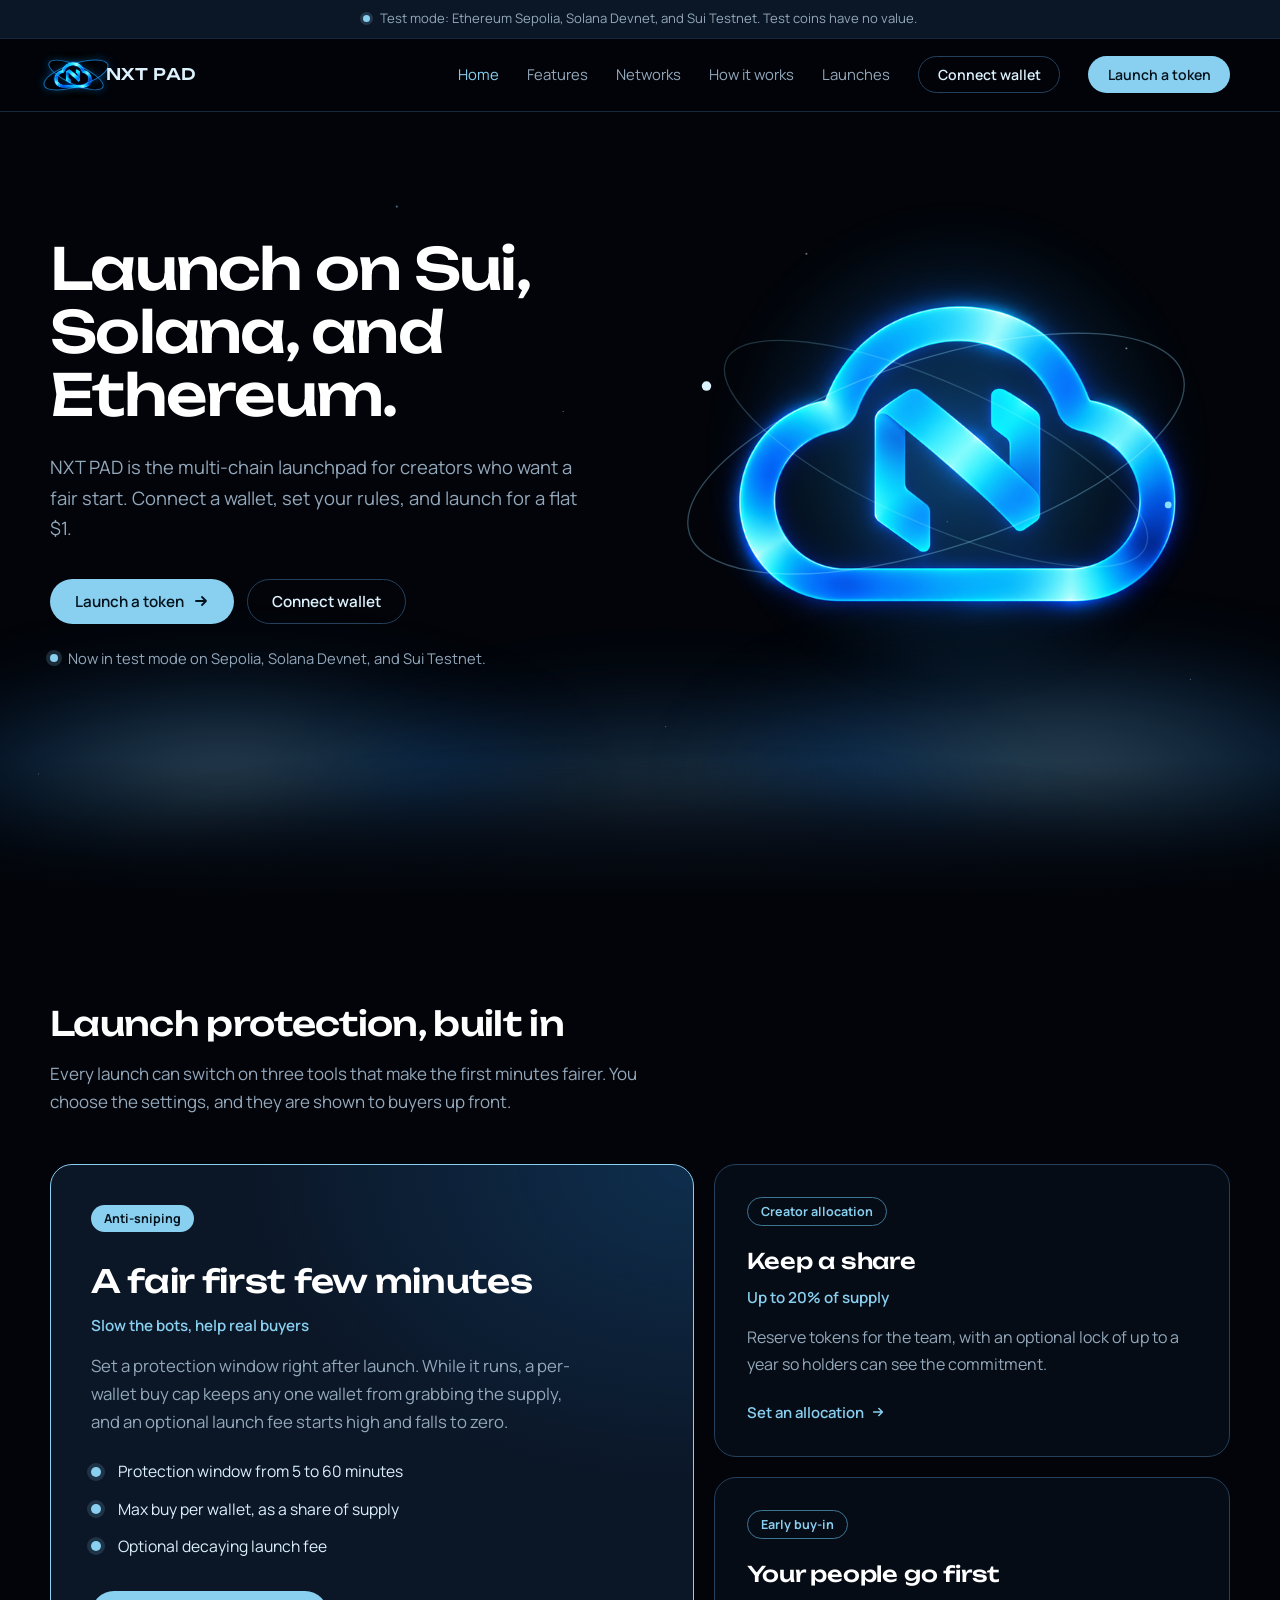
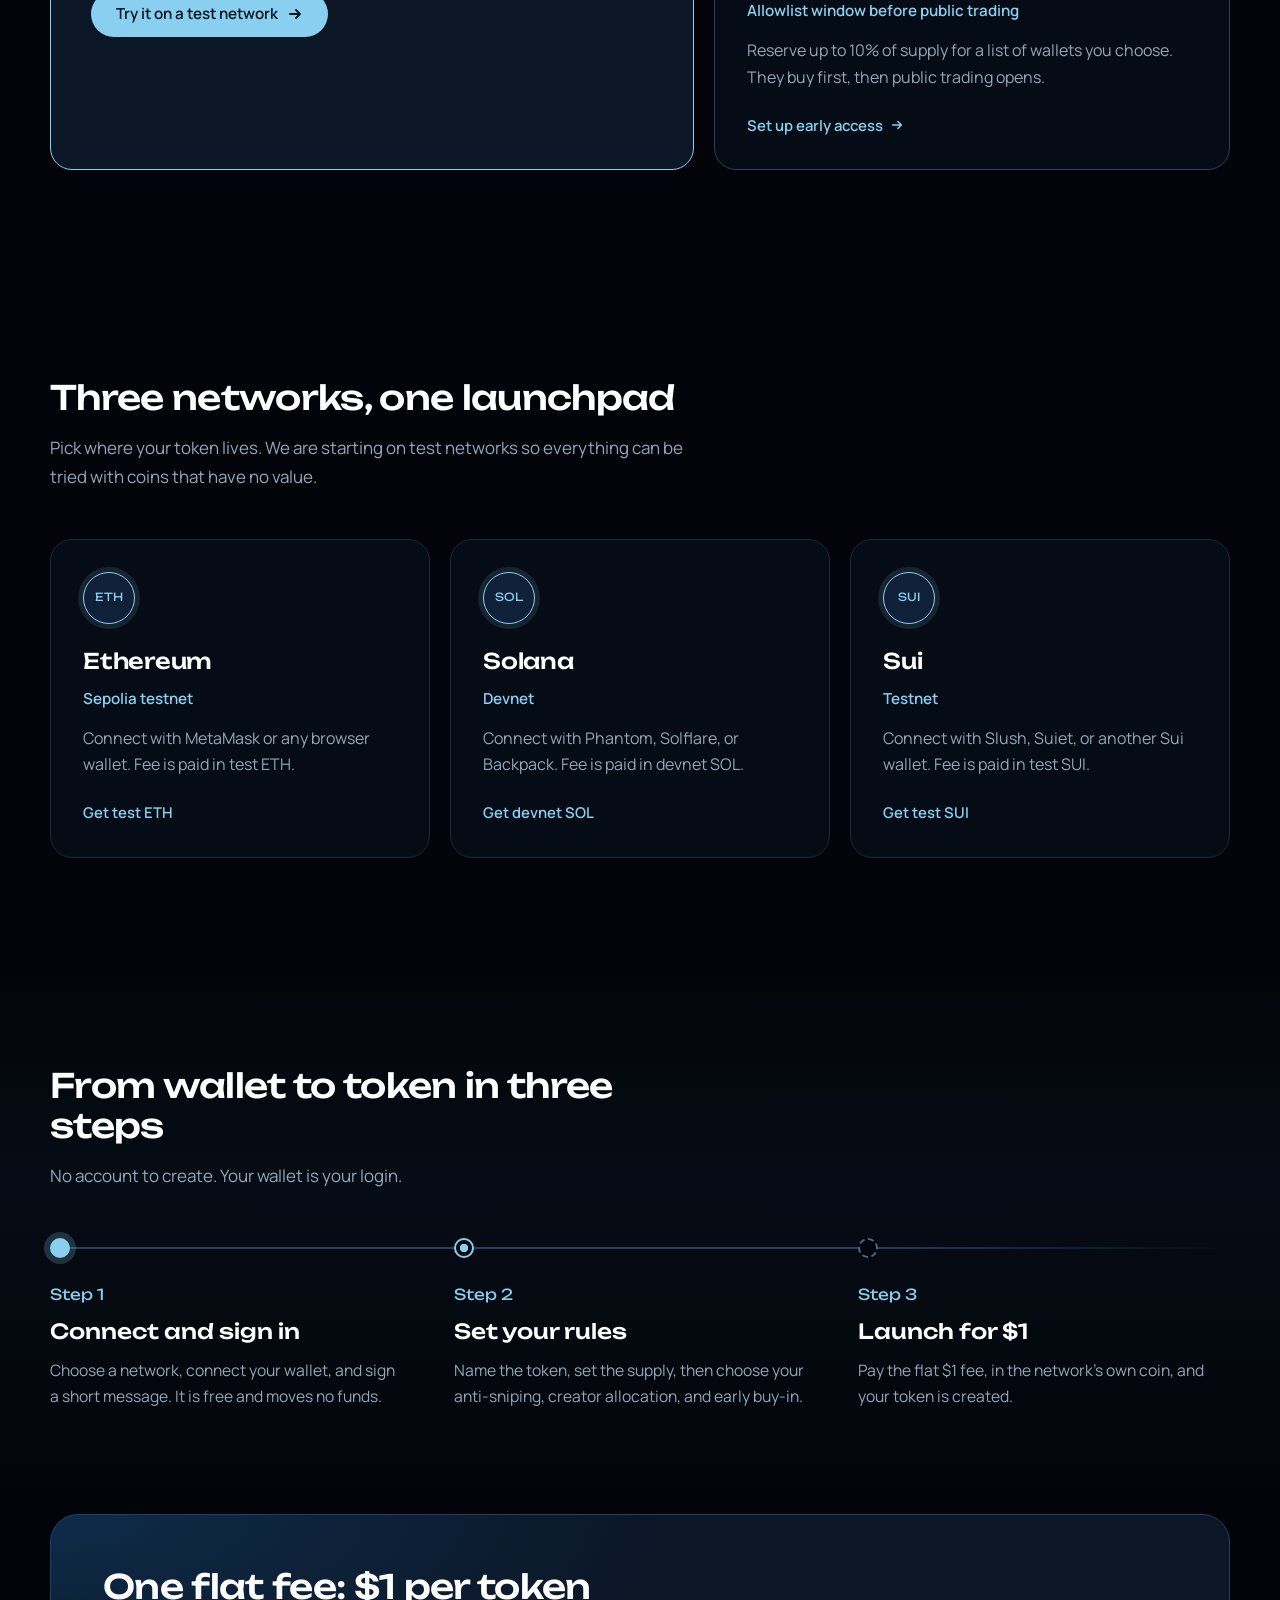
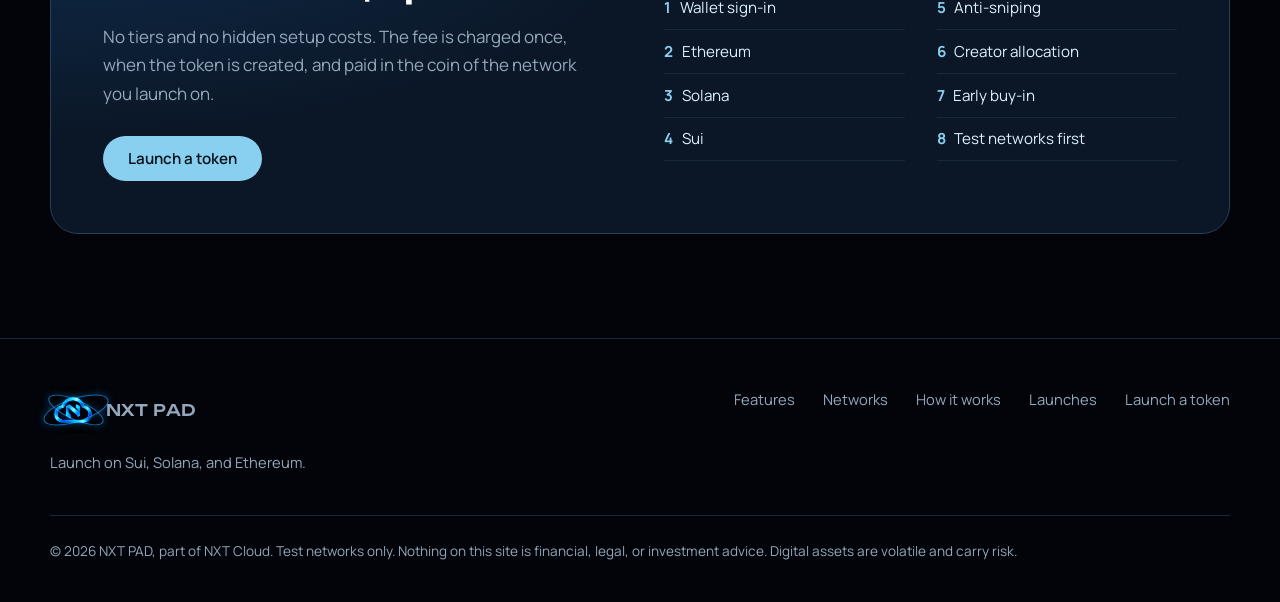
==== commit f44969f6: "Restore pre-branding state" ====
--- a/index.html
+++ b/index.html
@@ -27,7 +27,7 @@
   <header class="site-header">
     <div class="wrap header-inner">
       <a class="brand" href="index.html" aria-label="NXT PAD home">
-        <img src="assets/img/nxt-logo.svg" alt="" width="46" height="46">
+        <img src="assets/img/logo.png" alt="" width="46" height="46">
         <span>NXT PAD</span>
       </a>
       <button class="nav-toggle" type="button" aria-expanded="false" aria-controls="nav">Menu</button>
@@ -69,7 +69,7 @@
             <circle cx="30" cy="150" r="3.5" fill="#dcf1fc"/>
             <circle cx="372" cy="238" r="2.5" fill="#89cff0"/>
           </svg>
-          <img class="logo" src="assets/img/nxt-logo.svg" alt="NXT PAD logo: a glowing blue cloud with the letter N inside" width="720" height="720">
+          <img class="logo" src="assets/img/logo.png" alt="NXT PAD logo: a glowing blue cloud with the letter N inside" width="720" height="720">
         </div>
       </div>
     </section>
@@ -207,7 +207,7 @@
       <div class="footer-grid">
         <div class="footer-brand">
           <a class="brand" href="index.html" aria-label="NXT PAD home">
-            <img src="assets/img/nxt-logo.svg" alt="" width="46" height="46">
+            <img src="assets/img/logo.png" alt="" width="46" height="46">
             <span>NXT PAD</span>
           </a>
           <p>Launch on Sui, Solana, and Ethereum.</p>
--- a/assets/css/style.css
+++ b/assets/css/style.css
@@ -557,3 +557,14 @@
 [hidden] { display: none !important; }
 
 .card > .pill { align-self: flex-start; }
+
+
+/* Unified NXT cloud logo + animated orbital rings */
+.brand,.footer-brand .brand{position:relative;overflow:visible;isolation:isolate}
+.brand::before,.brand::after,.footer-brand .brand::before,.footer-brand .brand::after{content:"";position:absolute;left:26px;top:50%;border:1px solid rgba(30,155,255,.72);border-radius:50%;pointer-events:none;z-index:0;box-shadow:0 0 10px rgba(0,150,255,.32)}
+.brand::before,.footer-brand .brand::before{width:68px;height:24px;transform:translate(-50%,-50%) rotate(-18deg);animation:nxtPadLogoOrbit 7s linear infinite}
+.brand::after,.footer-brand .brand::after{width:60px;height:20px;transform:translate(-50%,-50%) rotate(24deg);animation:nxtPadLogoOrbitReverse 9s linear infinite}
+.brand img,.brand span{position:relative;z-index:2}
+@keyframes nxtPadLogoOrbit{to{transform:translate(-50%,-50%) rotate(342deg)}}
+@keyframes nxtPadLogoOrbitReverse{to{transform:translate(-50%,-50%) rotate(-336deg)}}
+@media(prefers-reduced-motion:reduce){.brand::before,.brand::after,.footer-brand .brand::before,.footer-brand .brand::after{animation:none}}
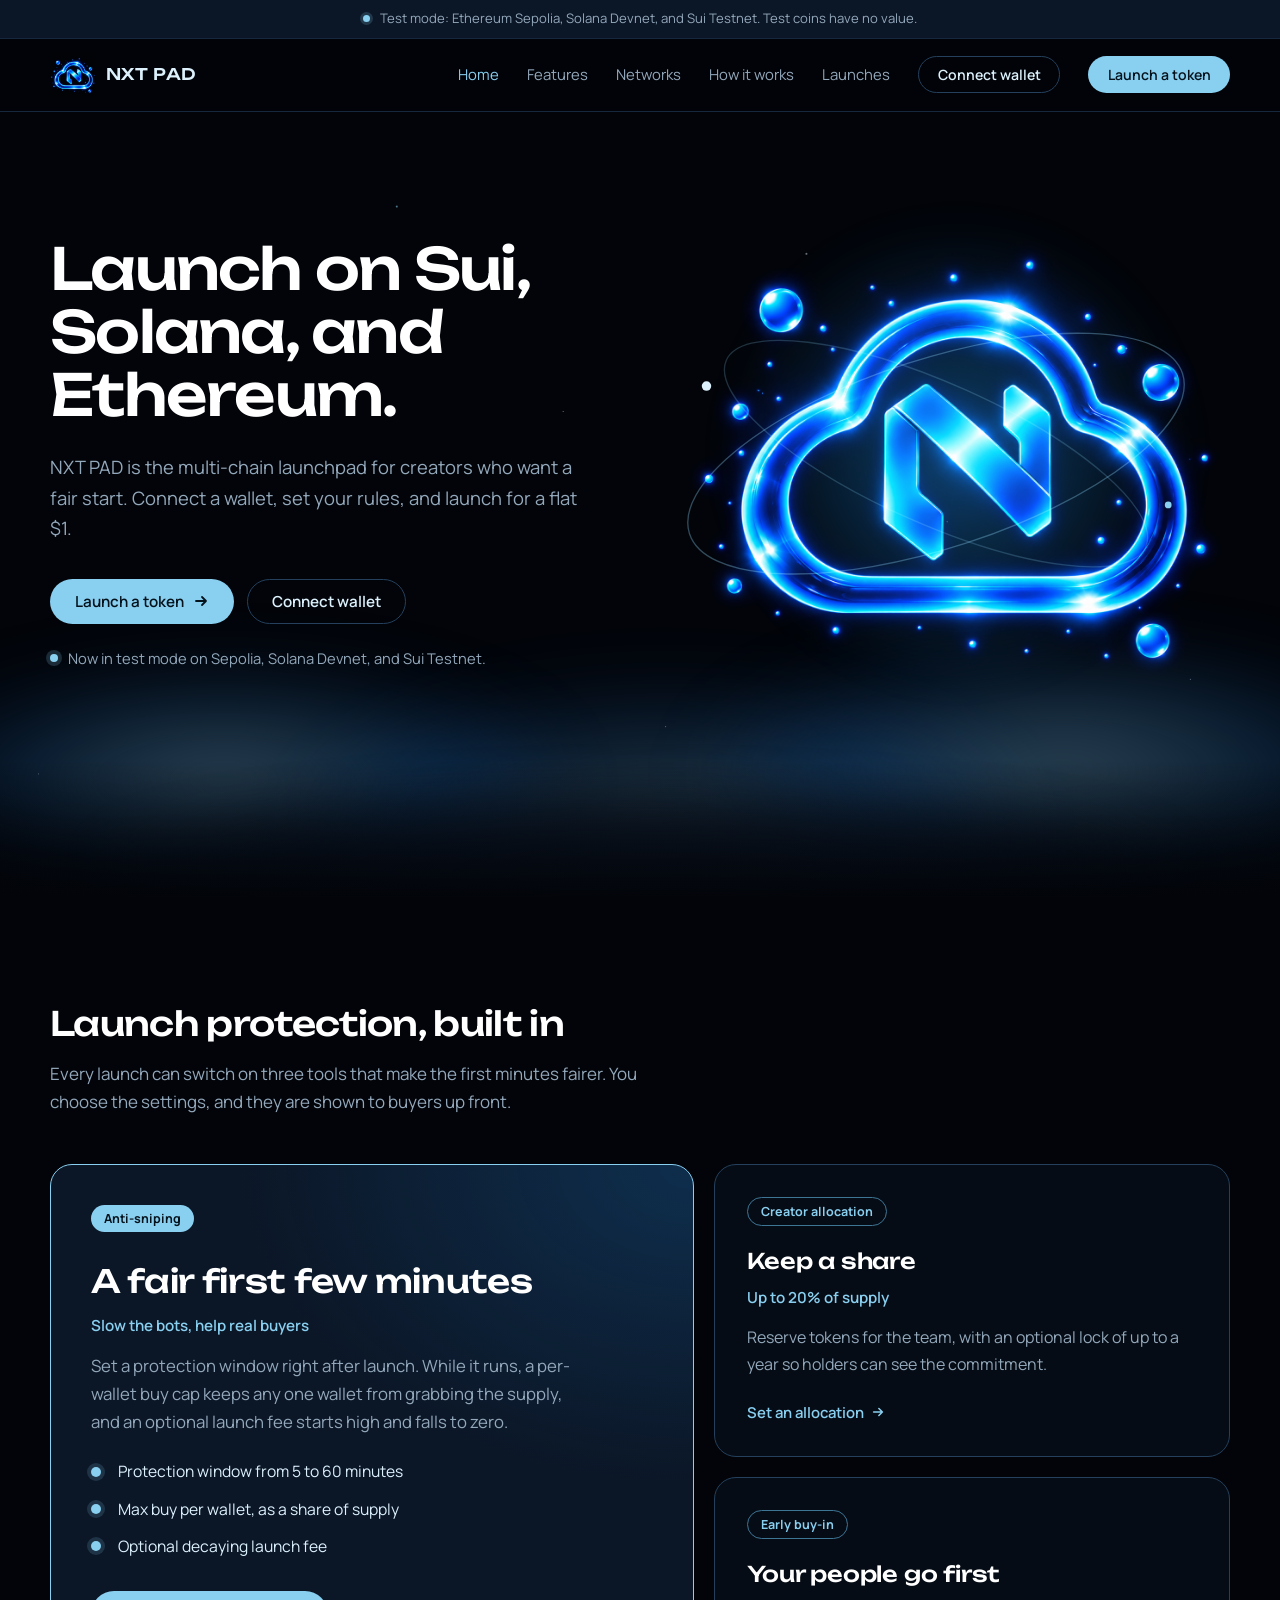
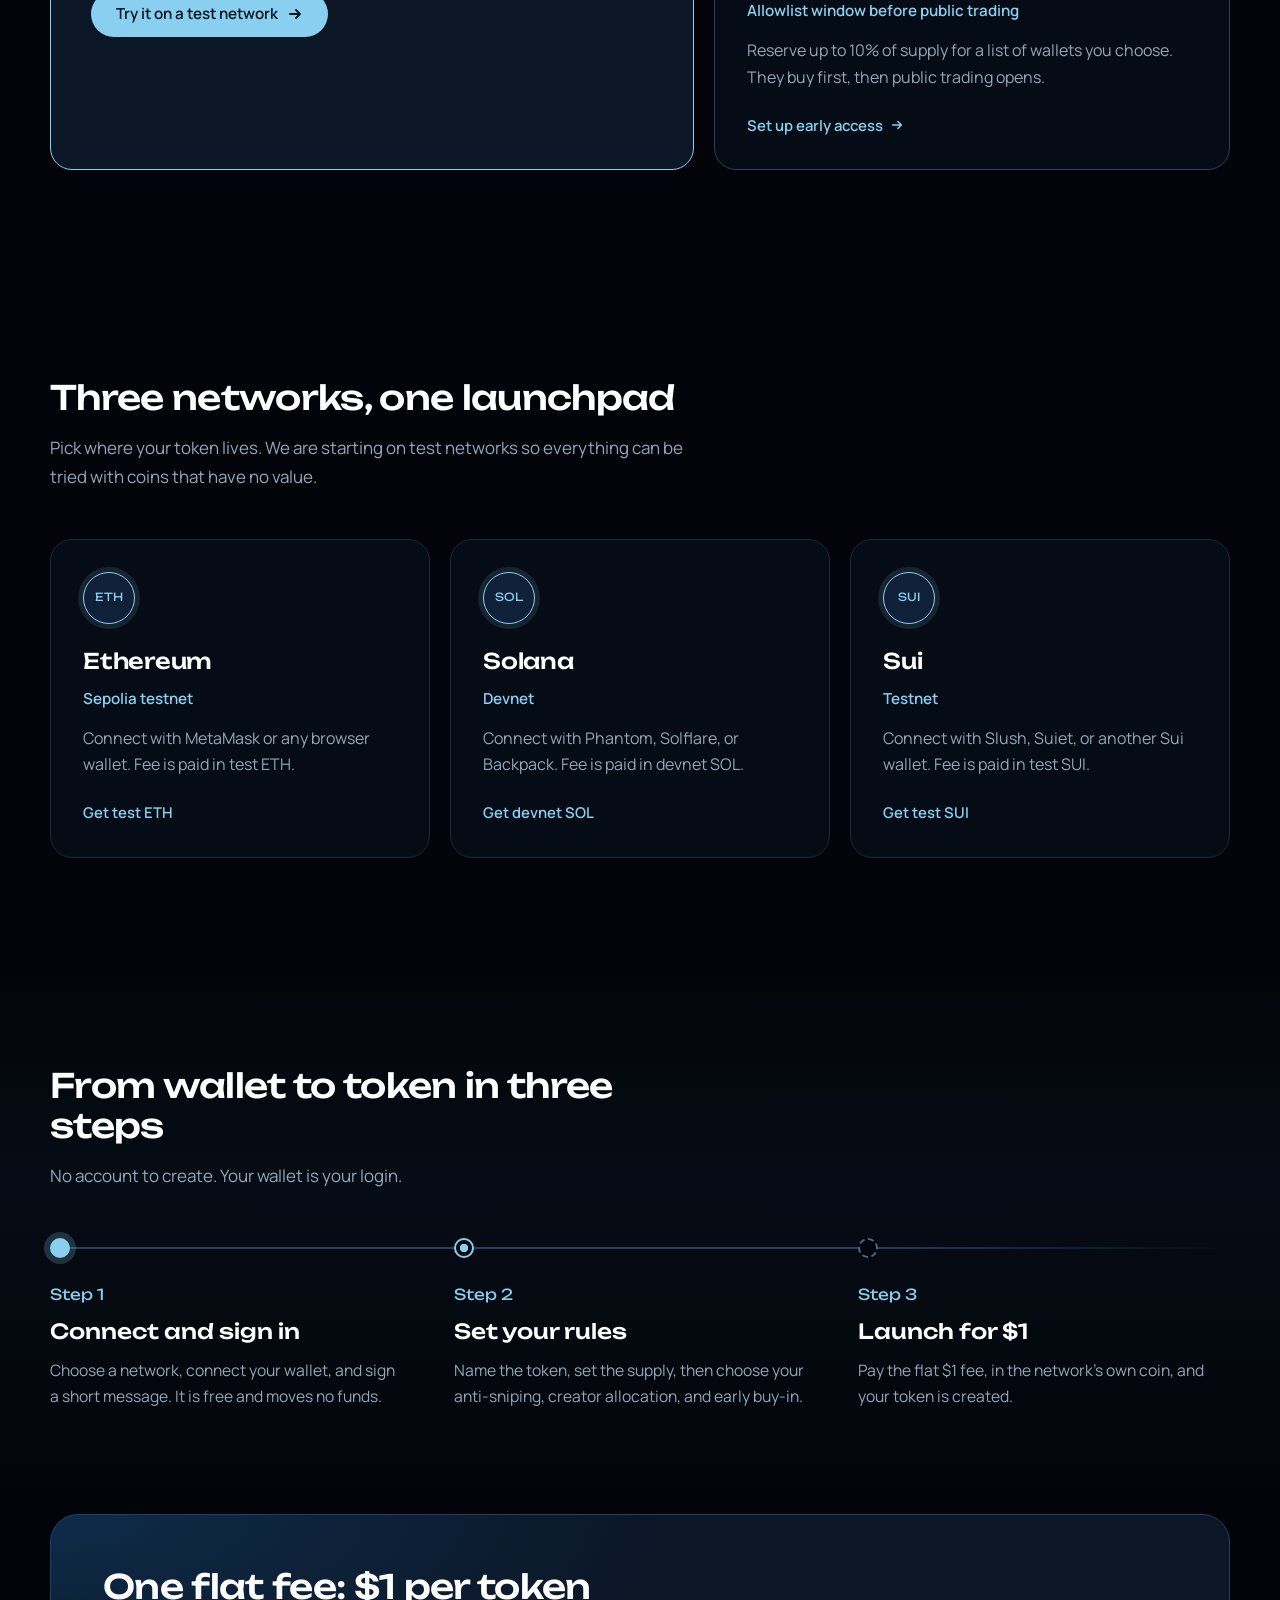
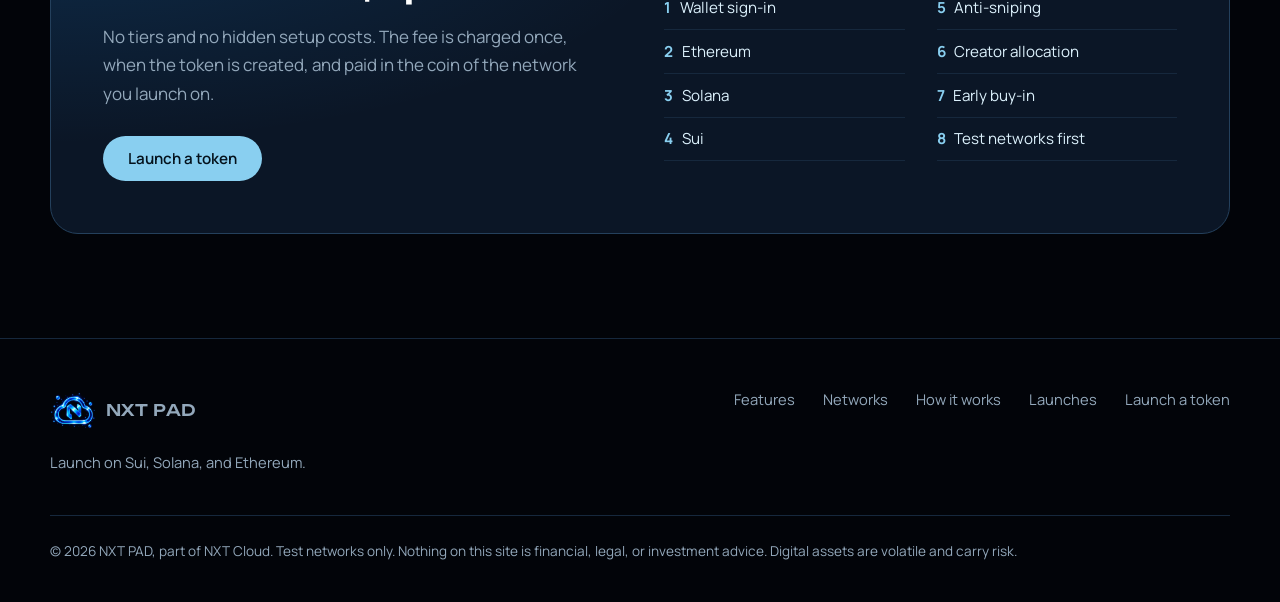
==== commit 4ba77924: "Use exact NXT master logo" ====
--- a/index.html
+++ b/index.html
@@ -27,7 +27,7 @@
   <header class="site-header">
     <div class="wrap header-inner">
       <a class="brand" href="index.html" aria-label="NXT PAD home">
-        <img src="assets/img/logo.png" alt="" width="46" height="46">
+        <img src="assets/img/ChatGPT Image Sep 19, 2026, 03_49_14 PM.png" alt="" width="46" height="46">
         <span>NXT PAD</span>
       </a>
       <button class="nav-toggle" type="button" aria-expanded="false" aria-controls="nav">Menu</button>
@@ -69,7 +69,7 @@
             <circle cx="30" cy="150" r="3.5" fill="#dcf1fc"/>
             <circle cx="372" cy="238" r="2.5" fill="#89cff0"/>
           </svg>
-          <img class="logo" src="assets/img/logo.png" alt="NXT PAD logo: a glowing blue cloud with the letter N inside" width="720" height="720">
+          <img class="logo" src="assets/img/ChatGPT Image Sep 19, 2026, 03_49_14 PM.png" alt="NXT PAD logo: a glowing blue cloud with the letter N inside" width="720" height="720">
         </div>
       </div>
     </section>
@@ -207,7 +207,7 @@
       <div class="footer-grid">
         <div class="footer-brand">
           <a class="brand" href="index.html" aria-label="NXT PAD home">
-            <img src="assets/img/logo.png" alt="" width="46" height="46">
+            <img src="assets/img/ChatGPT Image Sep 19, 2026, 03_49_14 PM.png" alt="" width="46" height="46">
             <span>NXT PAD</span>
           </a>
           <p>Launch on Sui, Solana, and Ethereum.</p>
--- a/assets/css/style.css
+++ b/assets/css/style.css
@@ -557,14 +557,3 @@
 [hidden] { display: none !important; }
 
 .card > .pill { align-self: flex-start; }
-
-
-/* Unified NXT cloud logo + animated orbital rings */
-.brand,.footer-brand .brand{position:relative;overflow:visible;isolation:isolate}
-.brand::before,.brand::after,.footer-brand .brand::before,.footer-brand .brand::after{content:"";position:absolute;left:26px;top:50%;border:1px solid rgba(30,155,255,.72);border-radius:50%;pointer-events:none;z-index:0;box-shadow:0 0 10px rgba(0,150,255,.32)}
-.brand::before,.footer-brand .brand::before{width:68px;height:24px;transform:translate(-50%,-50%) rotate(-18deg);animation:nxtPadLogoOrbit 7s linear infinite}
-.brand::after,.footer-brand .brand::after{width:60px;height:20px;transform:translate(-50%,-50%) rotate(24deg);animation:nxtPadLogoOrbitReverse 9s linear infinite}
-.brand img,.brand span{position:relative;z-index:2}
-@keyframes nxtPadLogoOrbit{to{transform:translate(-50%,-50%) rotate(342deg)}}
-@keyframes nxtPadLogoOrbitReverse{to{transform:translate(-50%,-50%) rotate(-336deg)}}
-@media(prefers-reduced-motion:reduce){.brand::before,.brand::after,.footer-brand .brand::before,.footer-brand .brand::after{animation:none}}
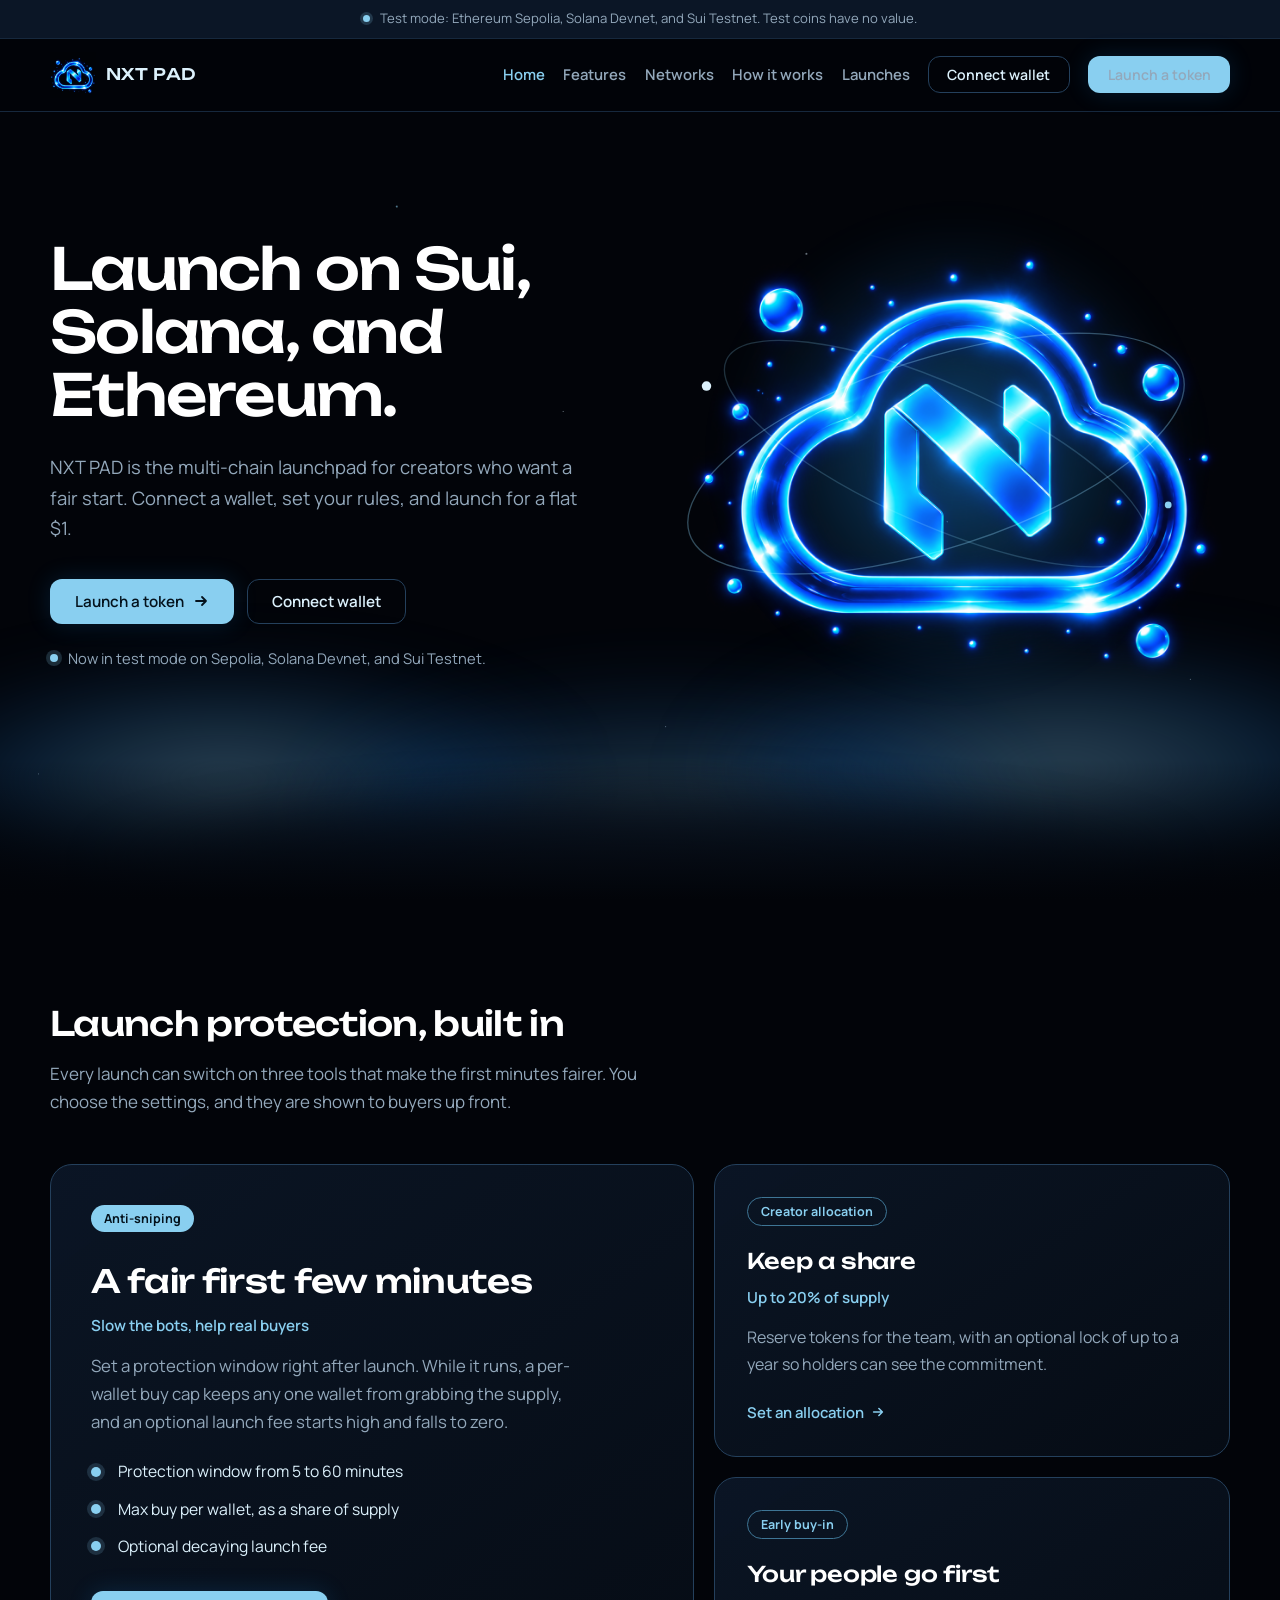
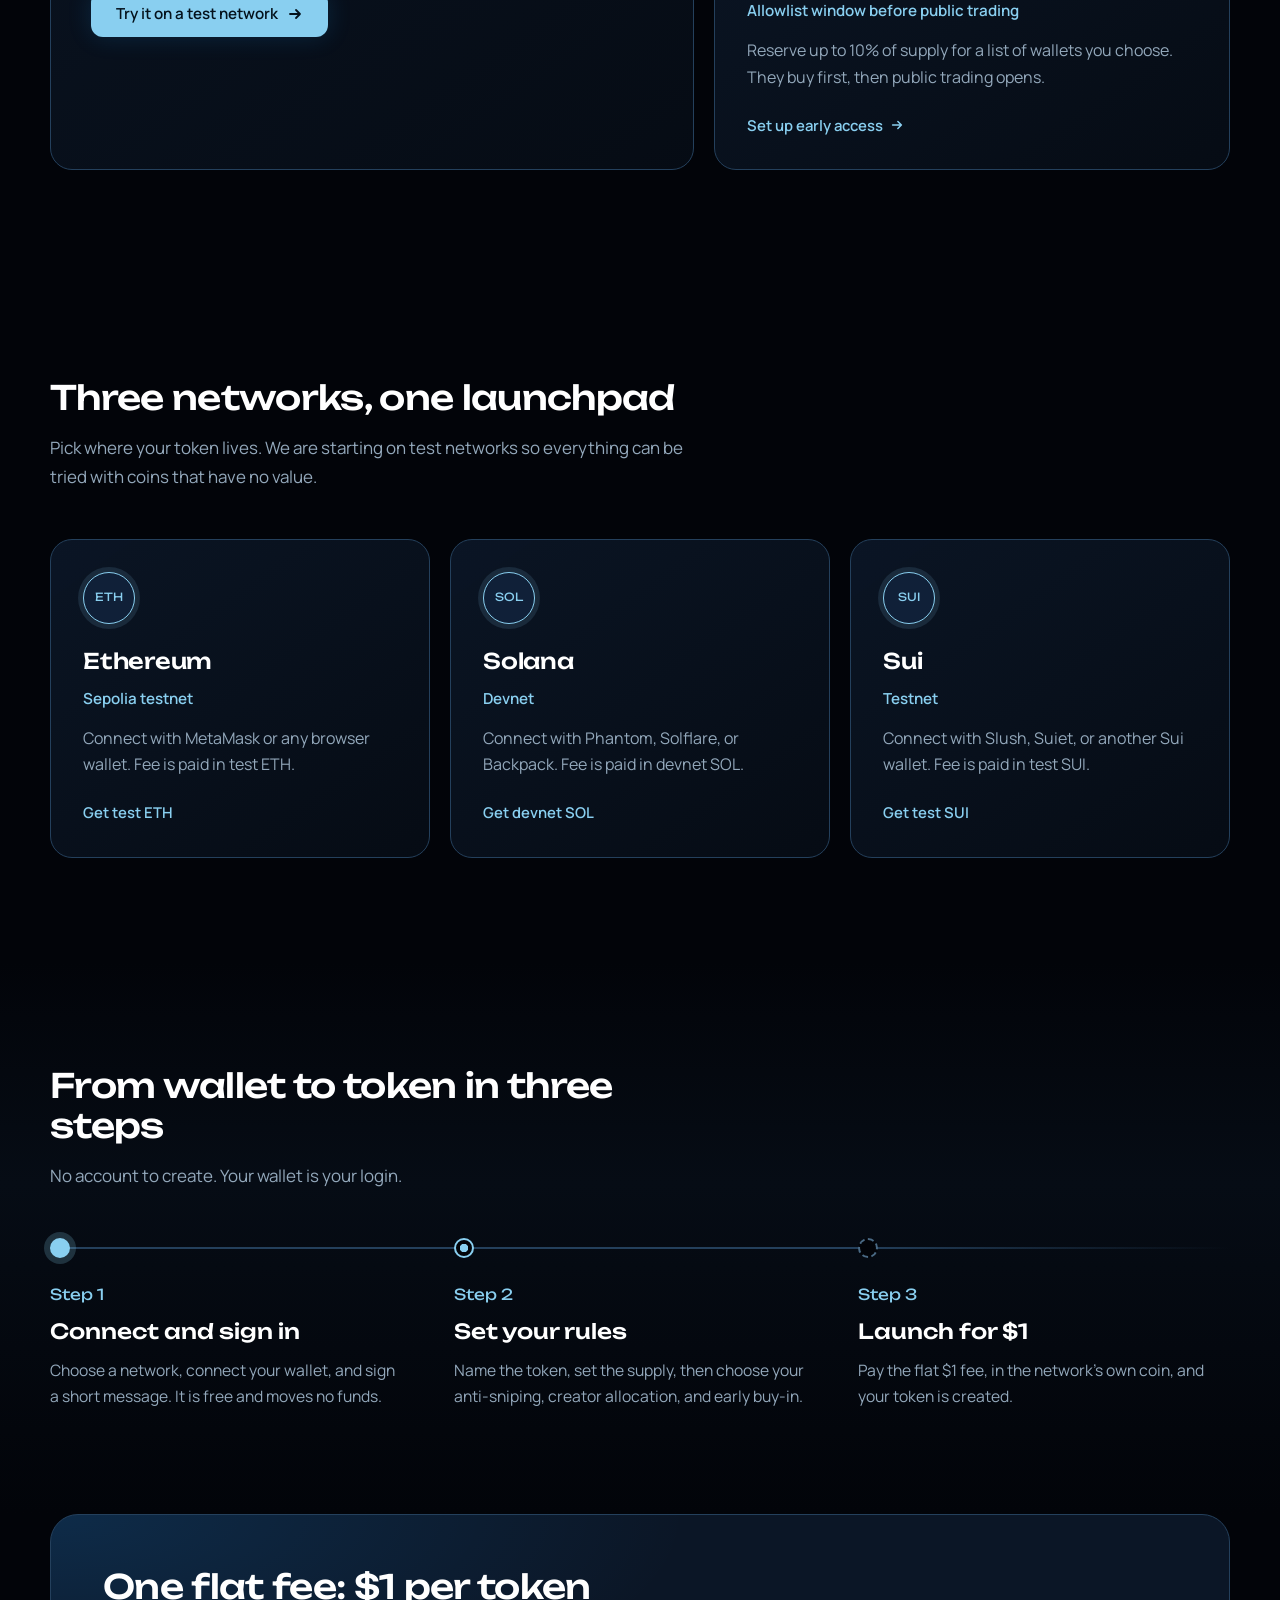
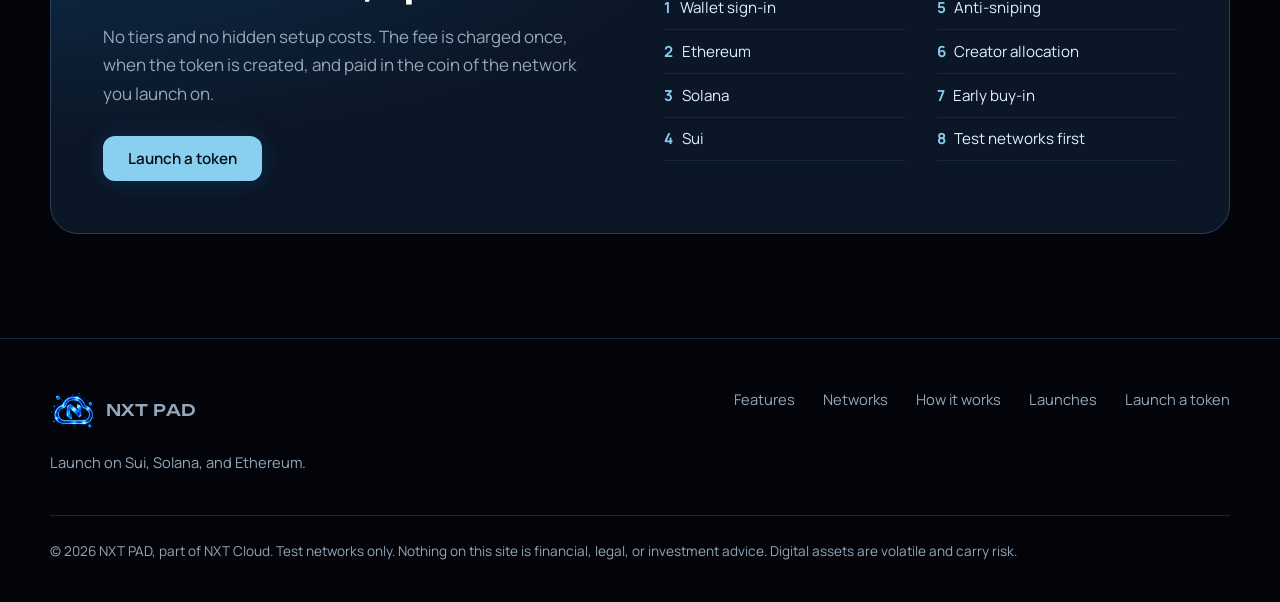
==== commit 2a17294d: "Unify NXT PAD ecosystem styling and navigation" ====
--- a/index.html
+++ b/index.html
@@ -18,6 +18,7 @@
   <link rel="preconnect" href="https://fonts.gstatic.com" crossorigin>
   <link href="https://fonts.googleapis.com/css2?family=Manrope:wght@400;500;600;700&family=Unbounded:wght@400;500&display=swap" rel="stylesheet">
   <link rel="stylesheet" href="assets/css/style.css">
+  <link rel="stylesheet" href="assets/css/nxt-unified.css">
 </head>
 <body>
   <a class="skip" href="#main">Skip to content</a>
--- a/assets/css/nxt-unified.css
+++ b/assets/css/nxt-unified.css
@@ -0,0 +1,16 @@
+/* NXT Unified Ecosystem Theme — shared visual language */
+:root{--nxt-black:#020409;--nxt-ink:#060c15;--nxt-navy:#0b1626;--nxt-navy2:#102038;--nxt-line:#16283d;--nxt-line2:#24405c;--nxt-sky:#89cff0;--nxt-mist:#dcf1fc;--nxt-muted:#93a8bb;--nxt-blue:#1e9bff}
+html{scroll-behavior:smooth}
+body{background:var(--nxt-black);color:var(--nxt-mist)}
+.site-header{background:rgba(2,4,9,.84);border-bottom-color:var(--nxt-line);backdrop-filter:blur(18px)}
+.nav{gap:1.15rem}
+.nav a{color:var(--nxt-muted);font-weight:600}
+.nav a:hover,.nav a[aria-current=page]{color:var(--nxt-sky)}
+.card,.panel{border-color:var(--nxt-line2);background:linear-gradient(145deg,rgba(11,22,38,.94),rgba(6,12,21,.96))}
+.btn{border-radius:12px}
+.btn-primary{background:var(--nxt-sky);color:#04121c;box-shadow:0 0 24px rgba(30,155,255,.16)}
+.btn-primary:hover{background:#dcf1fc}
+.btn-ghost{border-color:var(--nxt-line2);background:rgba(6,12,21,.5)}
+input,textarea,select{border-color:var(--nxt-line2)}
+.site-footer{border-top-color:var(--nxt-line)}
+@media(max-width:960px){.nav{background:rgba(2,4,9,.98)}}
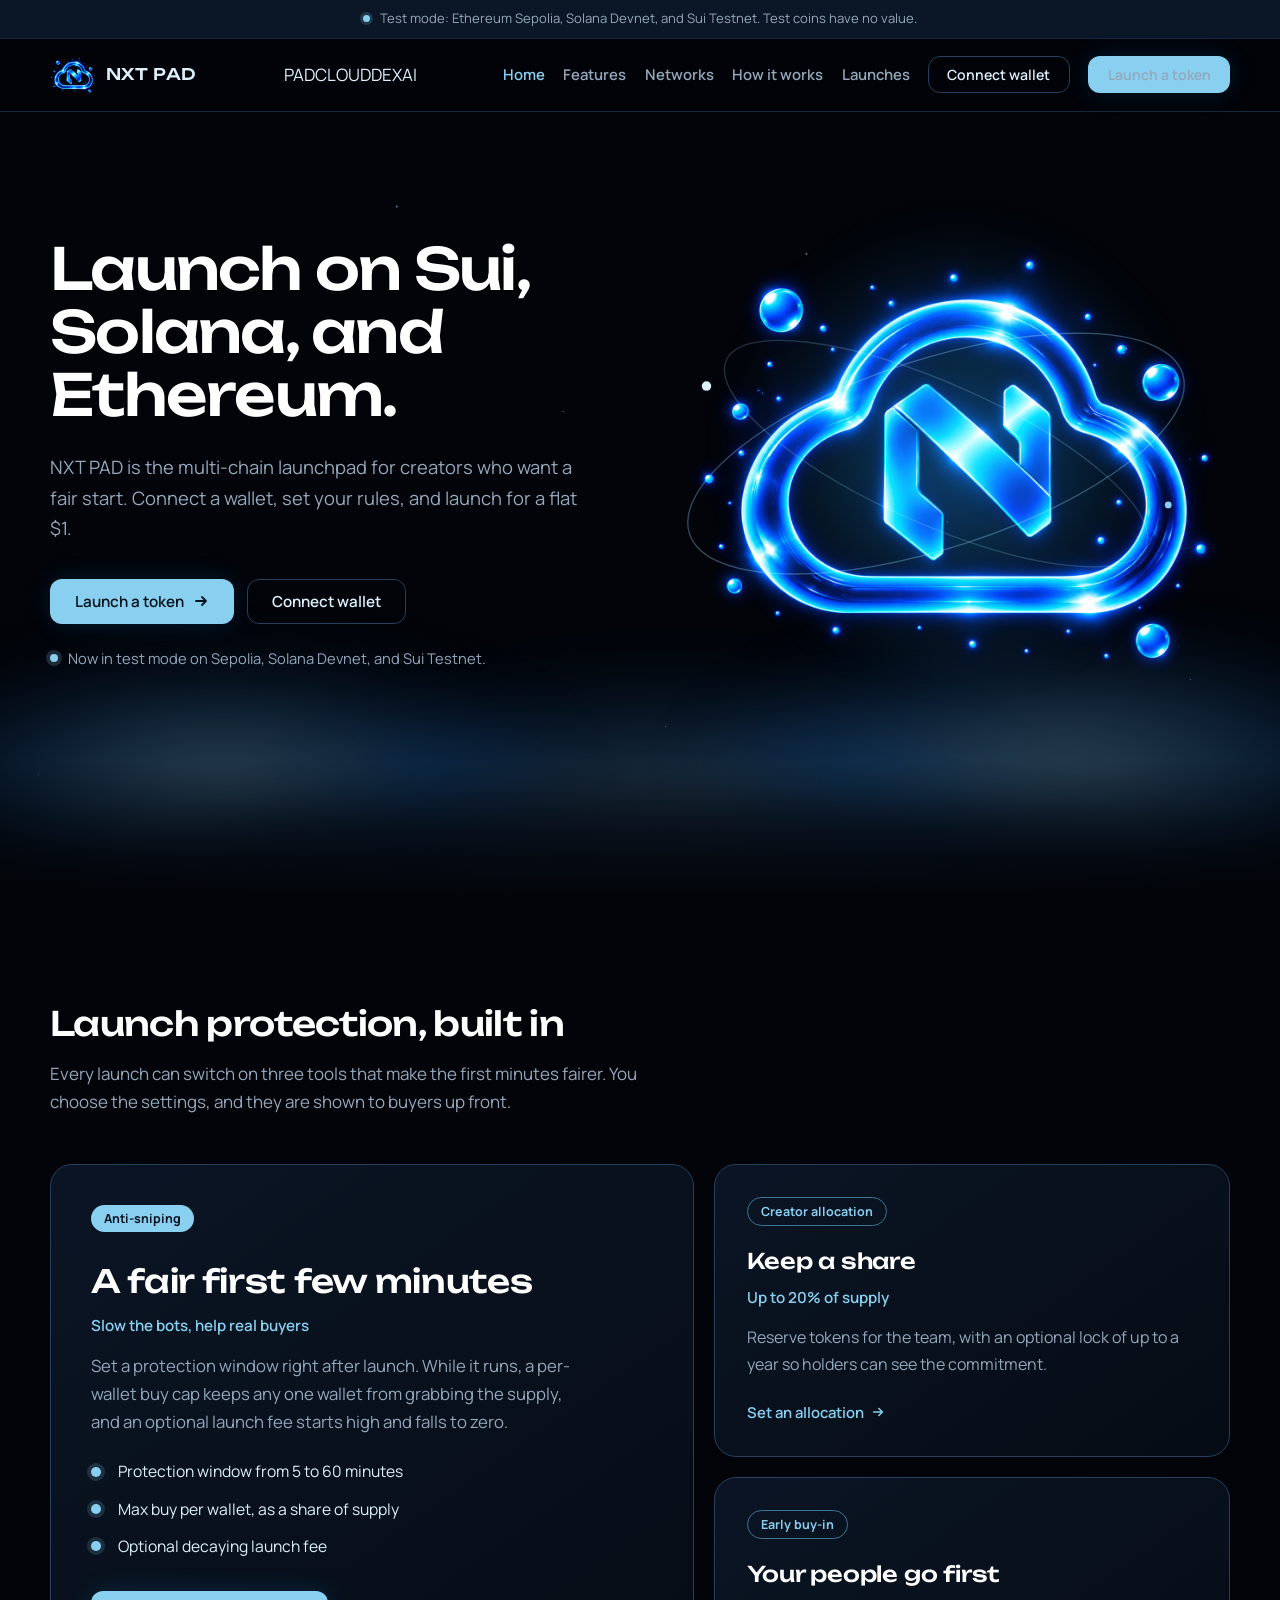
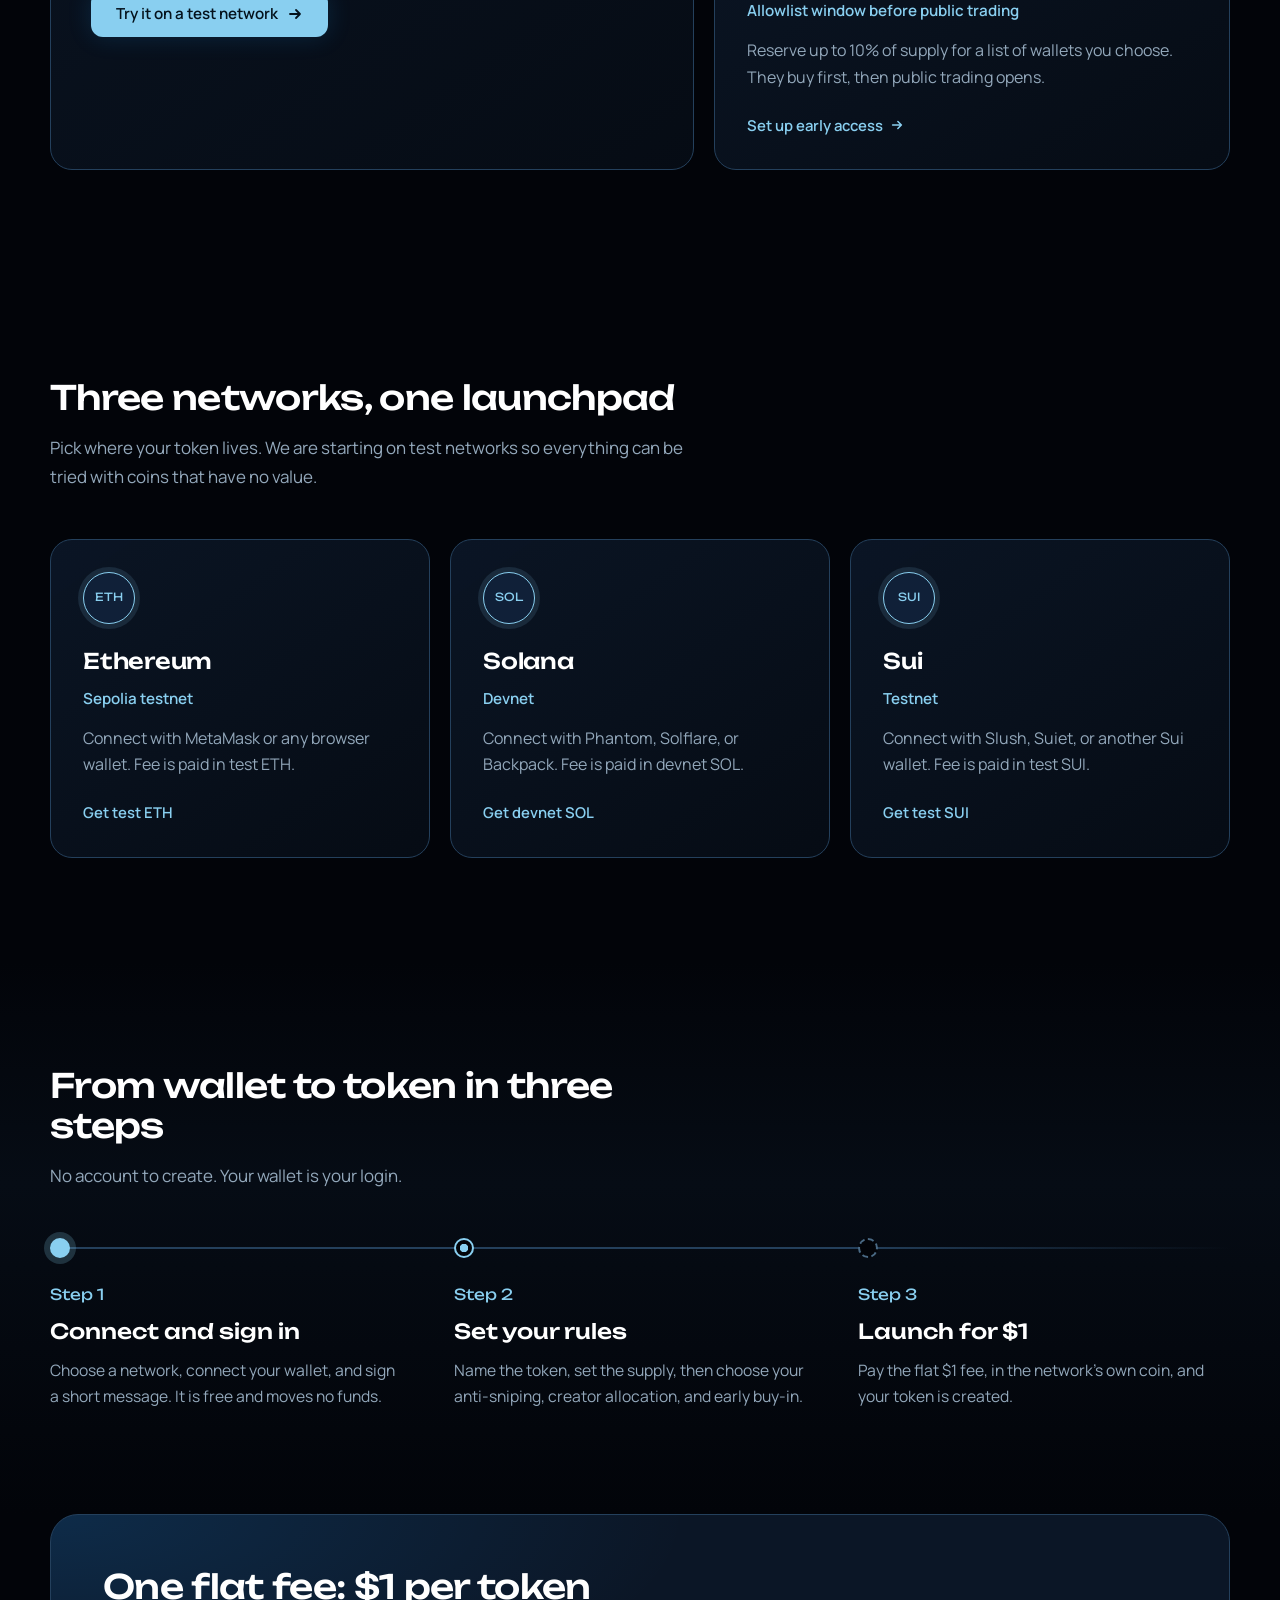
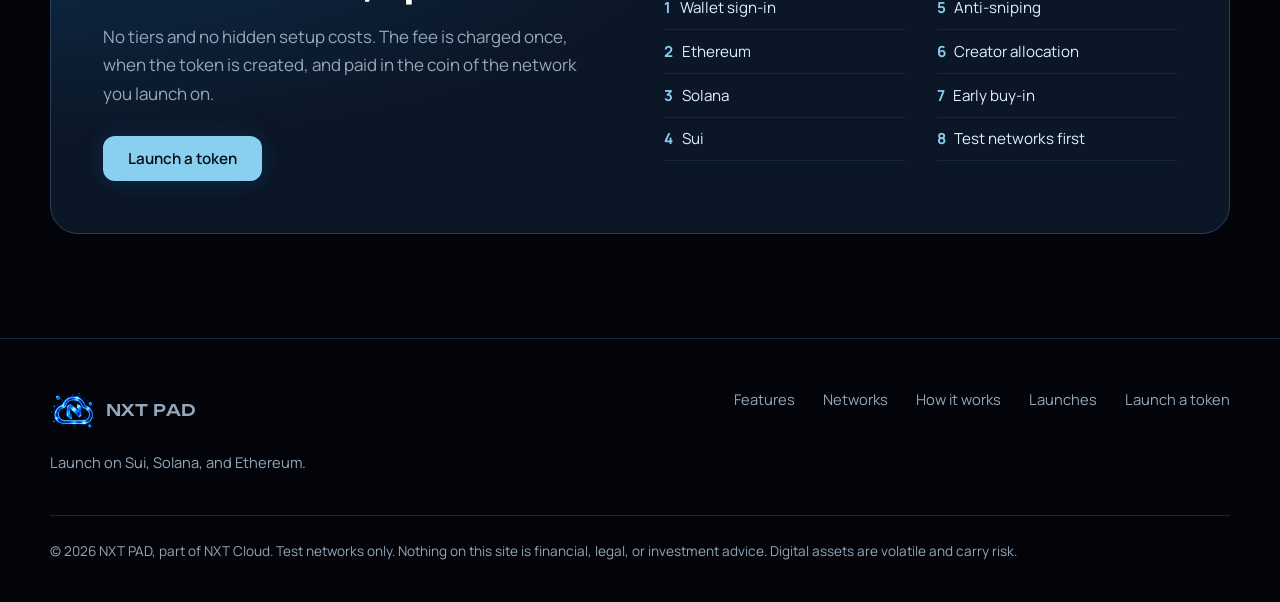
==== commit 56673a6d: "Redesign NXT PAD page with NXT ecosystem navigation and v2 visual system" ====
--- a/index.html
+++ b/index.html
@@ -19,6 +19,7 @@
   <link href="https://fonts.googleapis.com/css2?family=Manrope:wght@400;500;600;700&family=Unbounded:wght@400;500&display=swap" rel="stylesheet">
   <link rel="stylesheet" href="assets/css/style.css">
   <link rel="stylesheet" href="assets/css/nxt-unified.css">
+  <link rel="stylesheet" href="assets/css/nxt-v2.css">
 </head>
 <body>
   <a class="skip" href="#main">Skip to content</a>
@@ -32,7 +33,8 @@
         <span>NXT PAD</span>
       </a>
       <button class="nav-toggle" type="button" aria-expanded="false" aria-controls="nav">Menu</button>
-      <nav class="nav" id="nav" aria-label="Main">
+      <div class="nxt-ecosystem" aria-label="NXT ecosystem"><a class="active" href="https://nxtpad.nxtpadsupport.workers.dev/">PAD</a><a href="https://github.com/NXTPAD/NXTCLOUD">CLOUD</a><a href="https://github.com/NXTPAD/NXTDEX">DEX</a><a href="https://github.com/NXTPAD/NXTAI">AI</a></div>
+        <nav class="nav" id="nav" aria-label="Main">
         <a href="index.html" aria-current="page">Home</a>
         <a href="index.html#features">Features</a>
         <a href="index.html#networks">Networks</a>
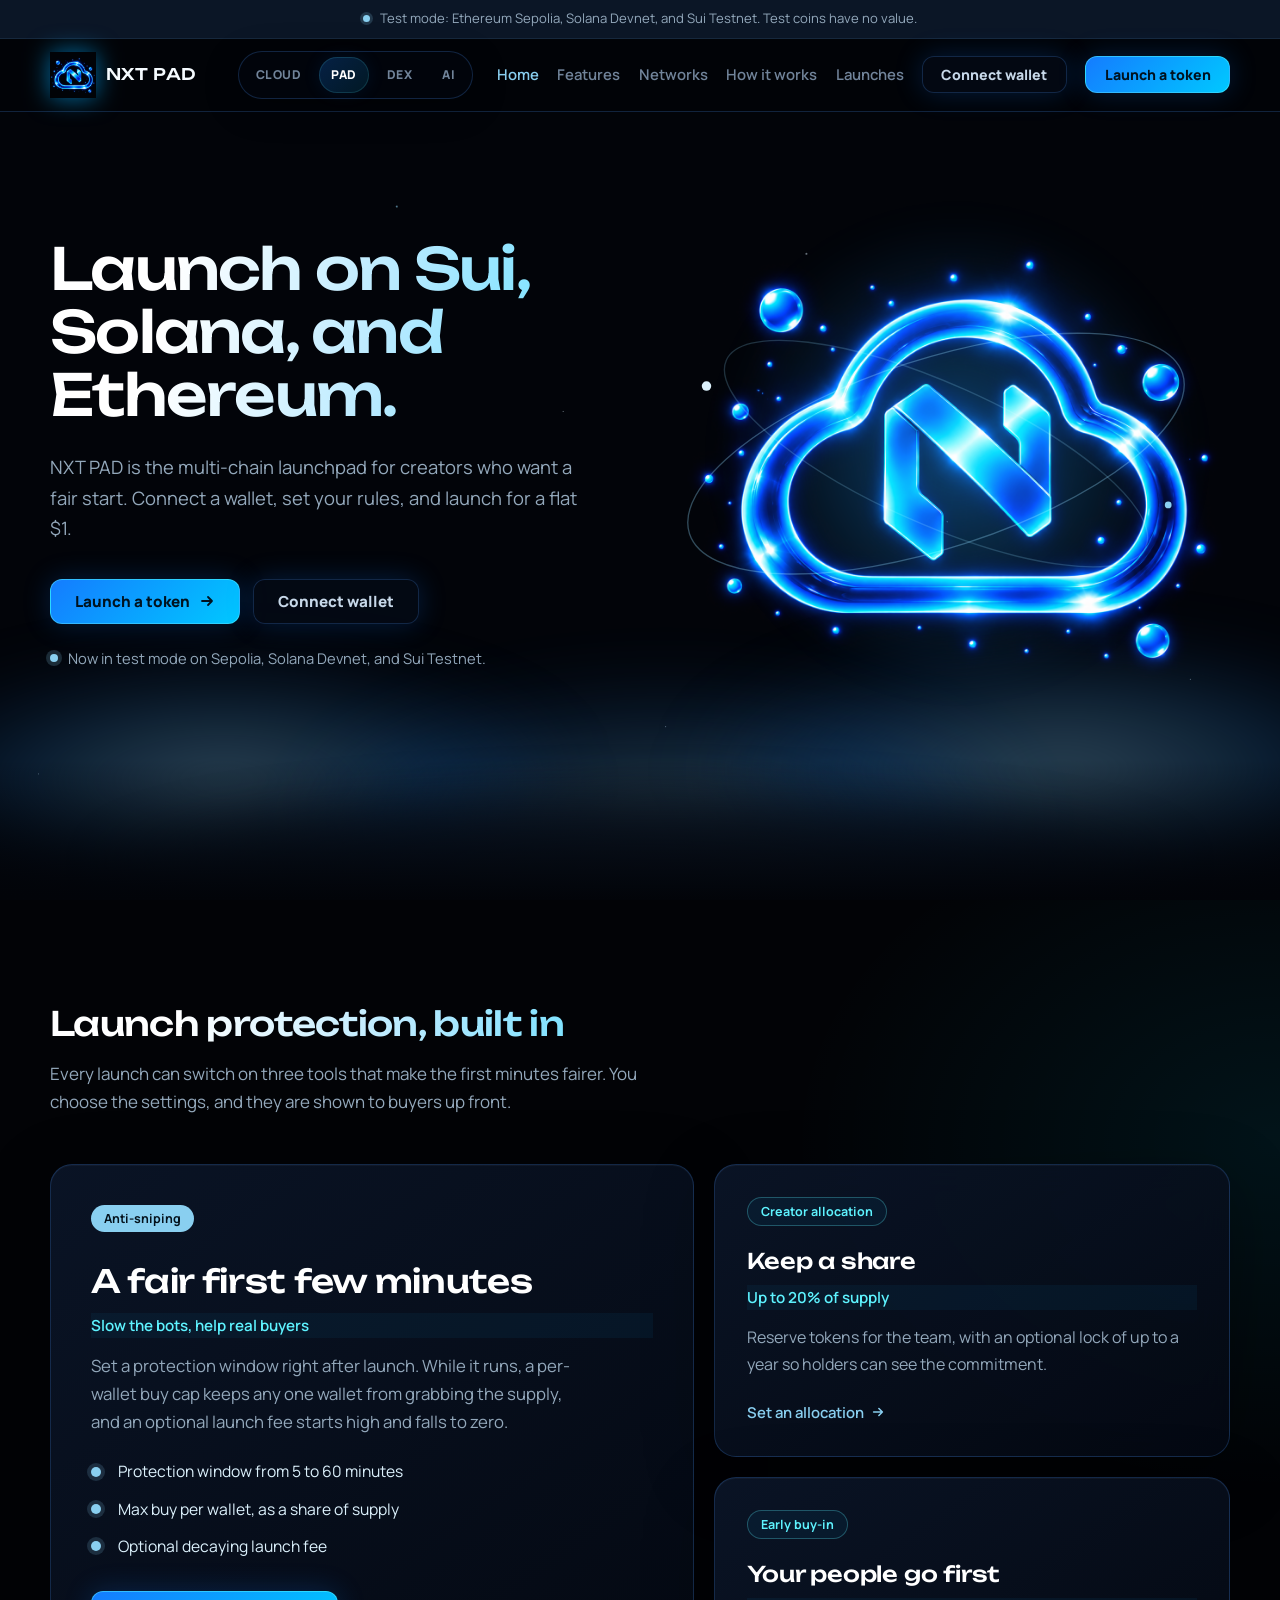
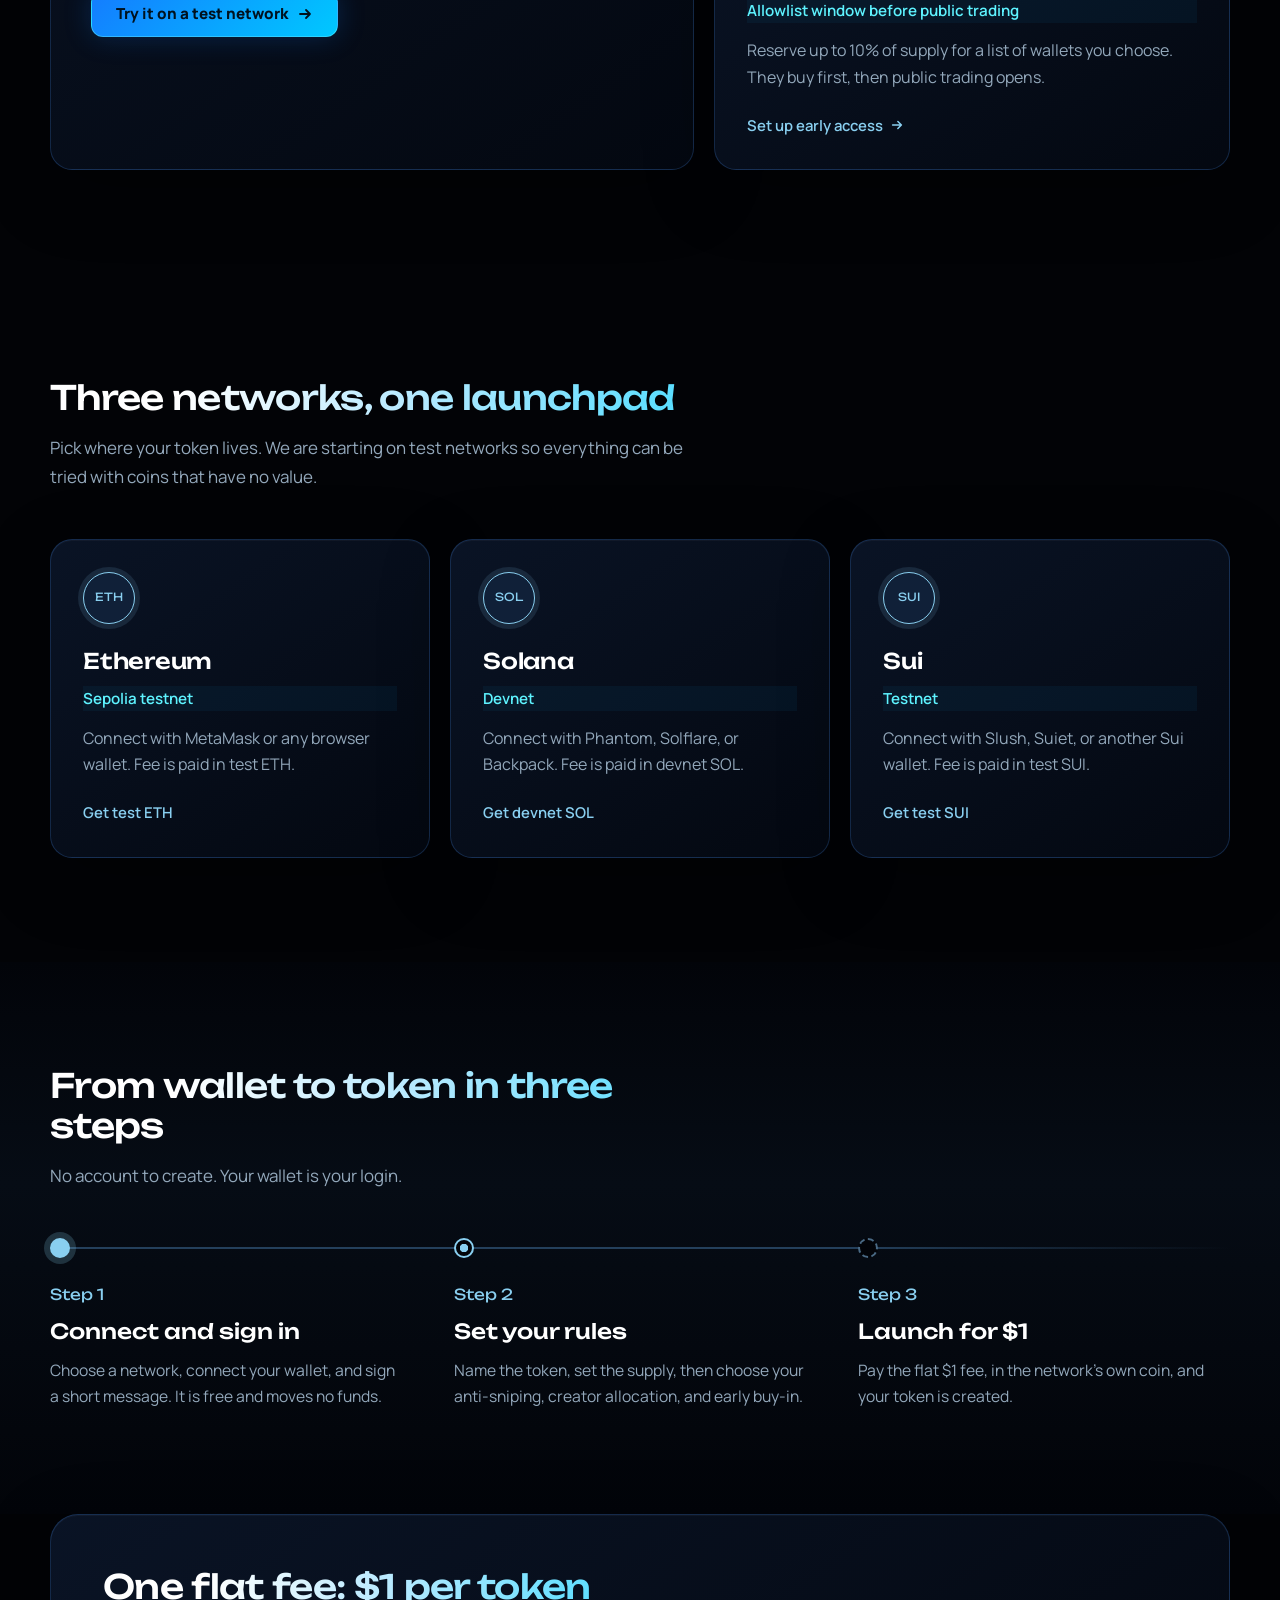
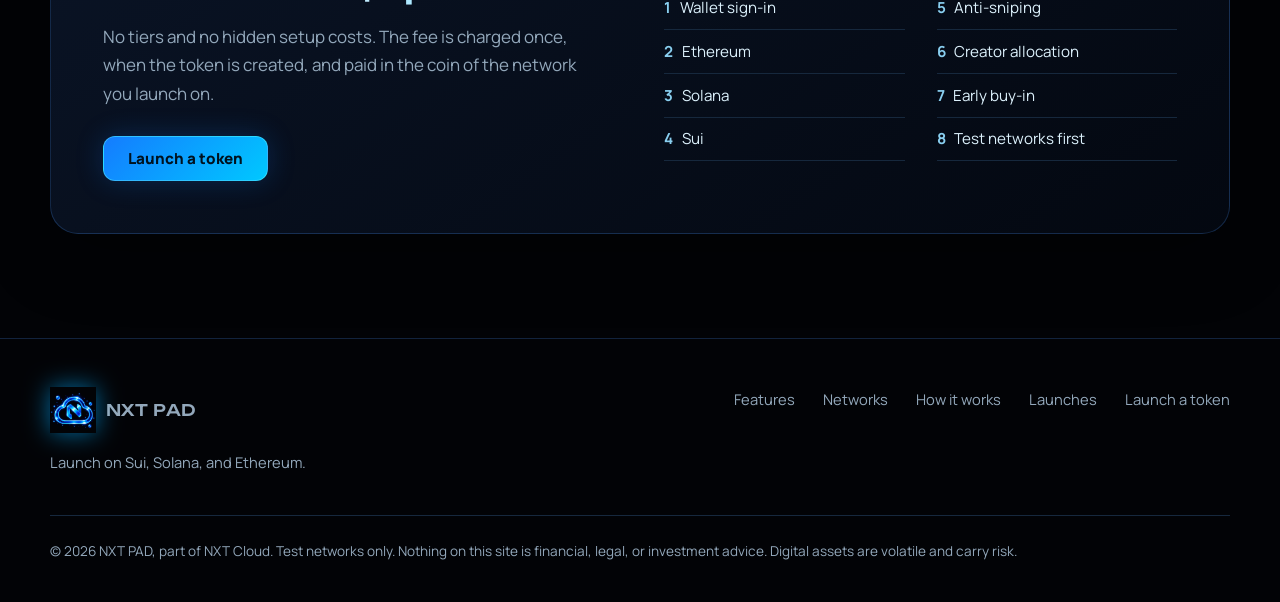
==== commit 419edc3f: "Fix NXT ecosystem navigation order" ====
--- a/index.html
+++ b/index.html
@@ -33,7 +33,7 @@
         <span>NXT PAD</span>
       </a>
       <button class="nav-toggle" type="button" aria-expanded="false" aria-controls="nav">Menu</button>
-      <div class="nxt-ecosystem" aria-label="NXT ecosystem"><a class="active" href="https://nxtpad.nxtpadsupport.workers.dev/">PAD</a><a href="https://github.com/NXTPAD/NXTCLOUD">CLOUD</a><a href="https://github.com/NXTPAD/NXTDEX">DEX</a><a href="https://github.com/NXTPAD/NXTAI">AI</a></div>
+      <div class="nxt-ecosystem" aria-label="NXT ecosystem"><a href="https://nxtcloudv31.nxtpadsupport.workers.dev/">CLOUD</a><a class="active" href="https://nxtpad.nxtpadsupport.workers.dev/">PAD</a><a href="https://nxtdex.nxtpadsupport.workers.dev/">DEX</a><a href="https://nxtai.nxtpadsupport.workers.dev/">AI</a></div>
         <nav class="nav" id="nav" aria-label="Main">
         <a href="index.html" aria-current="page">Home</a>
         <a href="index.html#features">Features</a>
--- a/assets/css/nxt-v2.css
+++ b/assets/css/nxt-v2.css
@@ -0,0 +1,17 @@
+/* NXT ECOSYSTEM — v2 visual system */
+:root{--nxt-bg:#020306;--nxt-bg2:#050914;--nxt-panel:rgba(8,14,27,.78);--nxt-panel2:rgba(10,20,39,.88);--nxt-blue:#147cff;--nxt-blue2:#00c8ff;--nxt-cyan:#5ef3ff;--nxt-white:#f5fbff;--nxt-text:#c7d8e9;--nxt-muted:#71849a;--nxt-line:rgba(72,150,255,.22);--nxt-line2:rgba(94,243,255,.42);--nxt-glow:0 0 40px rgba(20,124,255,.20);--nxt-radius:18px;--nxt-radius-sm:12px}
+html{background:var(--nxt-bg)}body{background:radial-gradient(900px 520px at 50% -10%,rgba(0,136,255,.20),transparent 65%),radial-gradient(700px 500px at 100% 30%,rgba(0,214,255,.08),transparent 70%),var(--nxt-bg)!important;color:var(--nxt-white)!important}
+body:before{content:"";position:fixed;inset:0;pointer-events:none;z-index:-1;background-image:linear-gradient(rgba(80,160,255,.035) 1px,transparent 1px),linear-gradient(90deg,rgba(80,160,255,.035) 1px,transparent 1px);background-size:48px 48px;mask-image:linear-gradient(to bottom,rgba(0,0,0,.9),transparent 75%)}
+.nxt-ecosystem{display:flex;align-items:center;gap:6px;margin-left:auto;padding:5px;border:1px solid var(--nxt-line);border-radius:999px;background:rgba(2,6,14,.72);box-shadow:0 8px 35px rgba(0,0,0,.25)}
+.nxt-ecosystem a{padding:8px 12px!important;border-radius:999px;color:var(--nxt-muted)!important;font-size:.76rem!important;font-weight:800!important;letter-spacing:.04em;transition:.2s}
+.nxt-ecosystem a:hover,.nxt-ecosystem a.active{color:#fff!important;background:linear-gradient(135deg,rgba(20,124,255,.24),rgba(0,200,255,.10));box-shadow:inset 0 0 0 1px rgba(94,243,255,.14),0 0 18px rgba(20,124,255,.10)}
+.brand img,.brand-logo,.welcome-logo,.welcome-mark img,.intro-brand img{object-fit:contain;filter:drop-shadow(0 0 12px rgba(0,170,255,.62))}
+.brand{transition:.2s transform}.brand:hover{transform:translateY(-1px)}
+.card,.panel,.band-card,.swap-panel,.intro-panel,.assets-panel,.market-panel,.chart-panel,.market-toolbar,.filters-panel,.market-table-wrap,.market-note,.market-summary>div,.composer{border:1px solid var(--nxt-line)!important;background:linear-gradient(145deg,rgba(11,22,42,.88),rgba(4,9,19,.86))!important;box-shadow:inset 0 1px 0 rgba(255,255,255,.035),0 20px 70px rgba(0,0,0,.32)!important;backdrop-filter:blur(18px)}
+.card:hover{border-color:var(--nxt-line2)!important;transform:translateY(-3px);box-shadow:inset 0 1px 0 rgba(255,255,255,.05),0 24px 70px rgba(0,102,255,.14)!important}
+.btn,.wallet-btn,.review-btn,.send-button{background:linear-gradient(135deg,var(--nxt-blue),var(--nxt-blue2))!important;color:#00121f!important;border:1px solid rgba(94,243,255,.45)!important;box-shadow:0 0 28px rgba(20,124,255,.22)!important;font-weight:850!important}
+.btn:hover,.wallet-btn:hover,.review-btn:hover,.send-button:hover:not(:disabled){filter:brightness(1.12);transform:translateY(-1px)}
+.btn-ghost,.network-btn,.tool-button,.model-button{background:rgba(5,12,24,.72)!important;border-color:var(--nxt-line)!important;color:var(--nxt-text)!important}
+.section h2,.band h2,.hero h1{background:linear-gradient(100deg,#fff 20%,#b9eaff 55%,#54ddff 100%);-webkit-background-clip:text;background-clip:text;color:transparent!important}
+.pill--dev,.tag{border-color:rgba(94,243,255,.28)!important;color:var(--nxt-cyan)!important;background:rgba(0,180,255,.055)!important}
+@media(max-width:980px){.nxt-ecosystem{display:none}}
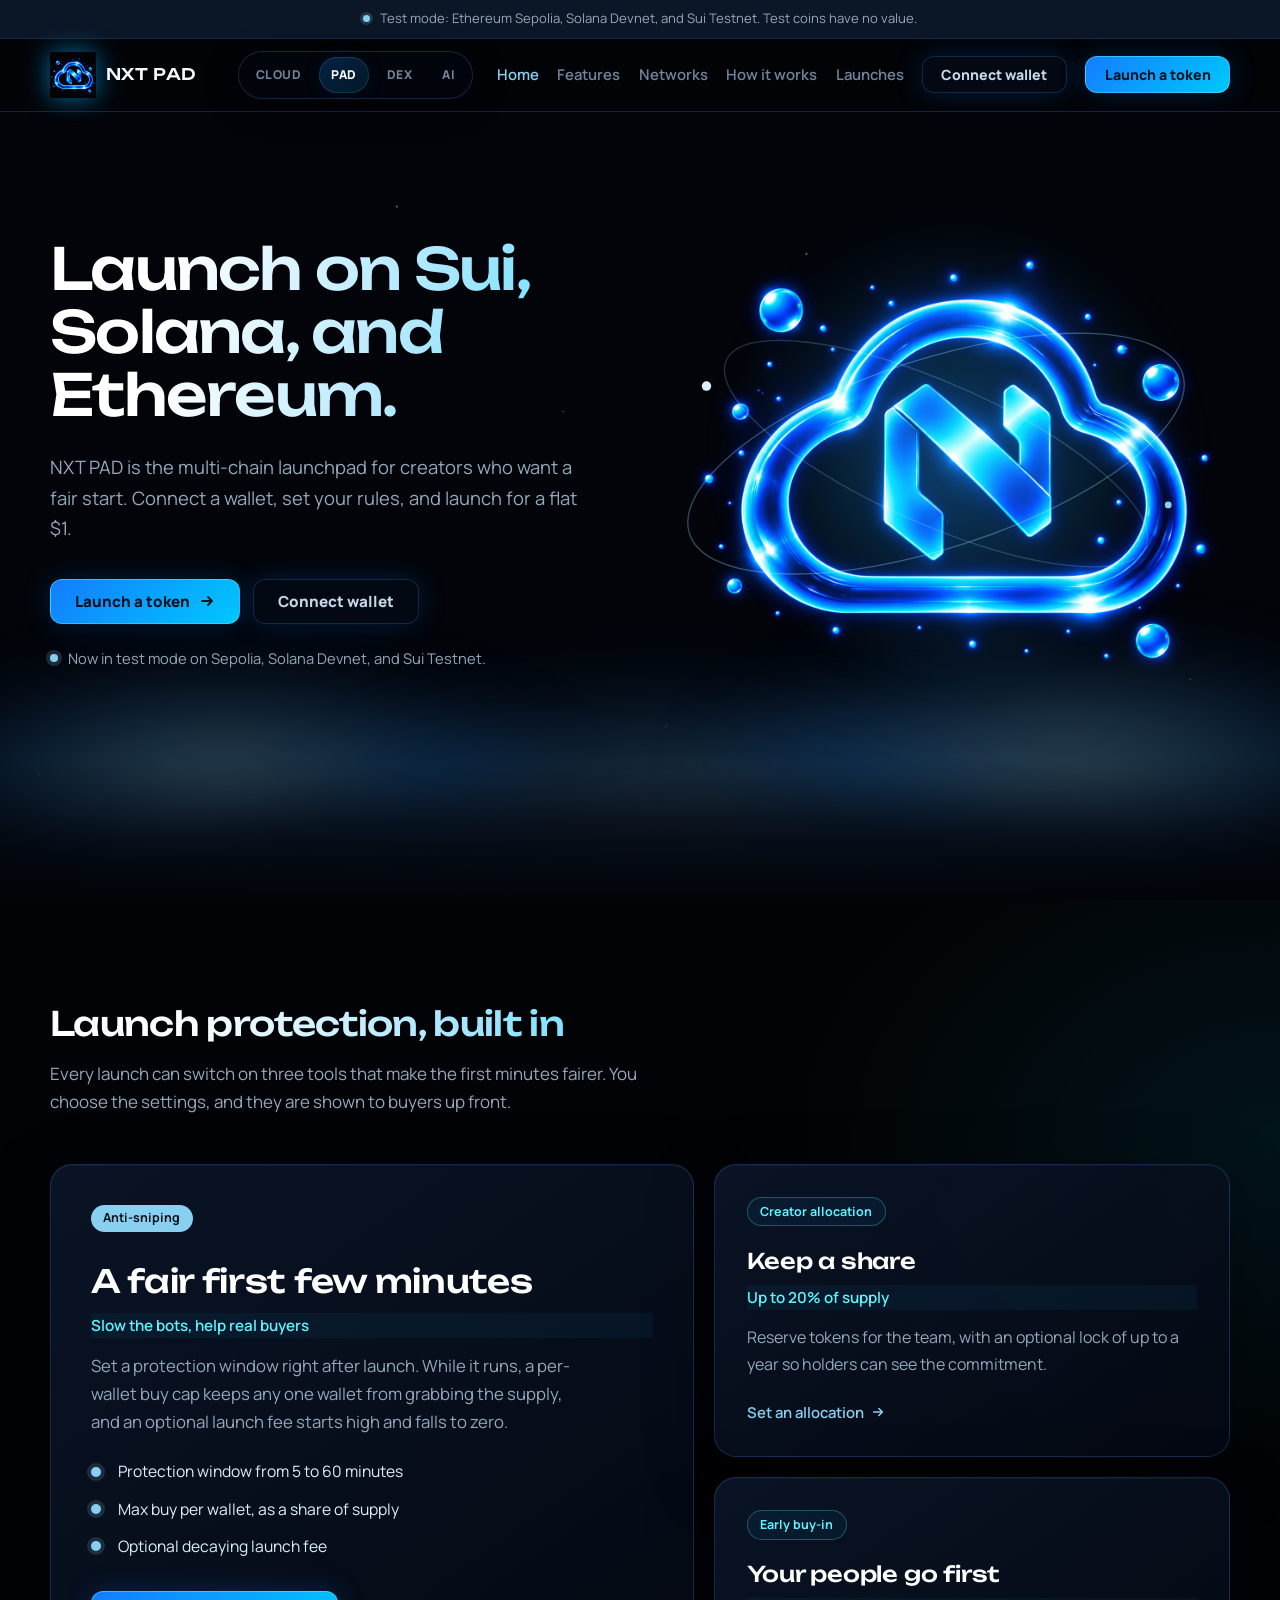
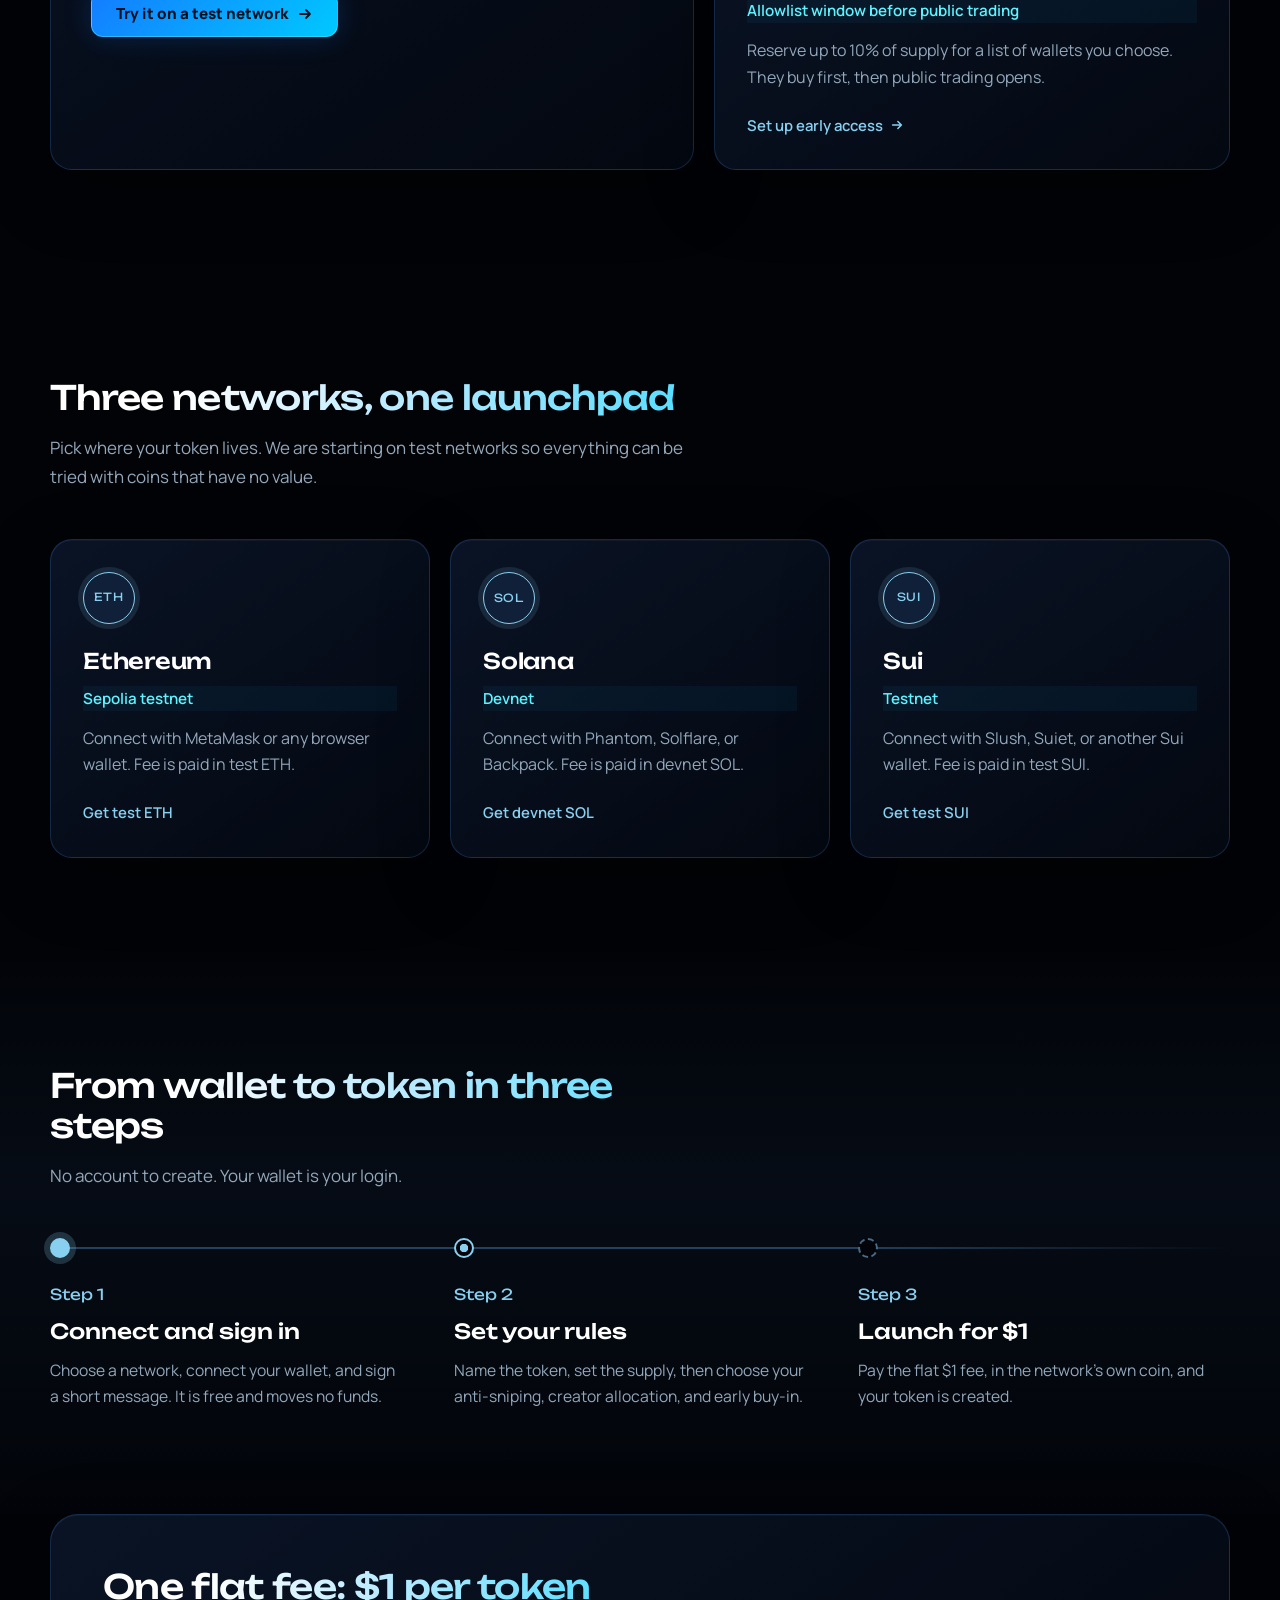
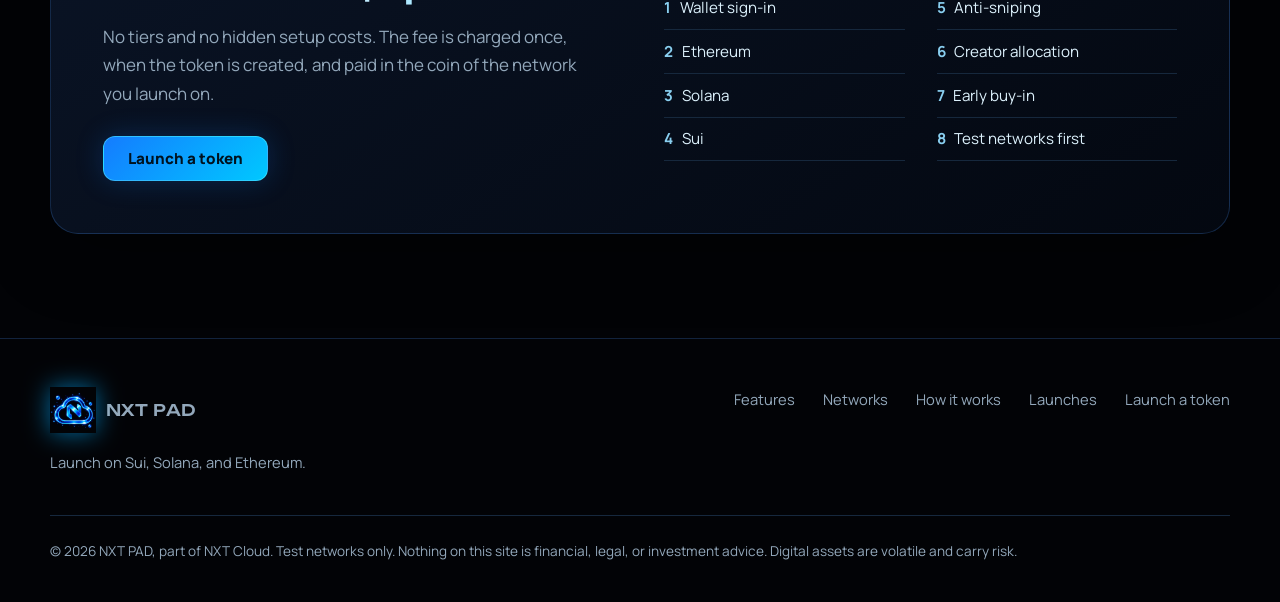
==== commit 518ad84a: "Correct NXT AI ecosystem link" ====
--- a/index.html
+++ b/index.html
@@ -33,7 +33,7 @@
         <span>NXT PAD</span>
       </a>
       <button class="nav-toggle" type="button" aria-expanded="false" aria-controls="nav">Menu</button>
-      <div class="nxt-ecosystem" aria-label="NXT ecosystem"><a href="https://nxtcloudv31.nxtpadsupport.workers.dev/">CLOUD</a><a class="active" href="https://nxtpad.nxtpadsupport.workers.dev/">PAD</a><a href="https://nxtdex.nxtpadsupport.workers.dev/">DEX</a><a href="https://nxtai.nxtpadsupport.workers.dev/">AI</a></div>
+      <div class="nxt-ecosystem" aria-label="NXT ecosystem"><a href="https://nxtcloudv31.nxtpadsupport.workers.dev/">CLOUD</a><a class="active" href="https://nxtpad.nxtpadsupport.workers.dev/">PAD</a><a href="https://nxtdex.nxtpadsupport.workers.dev/">DEX</a><a href="https://nxt-ai.nxtpadsupport.workers.dev/">AI</a></div>
         <nav class="nav" id="nav" aria-label="Main">
         <a href="index.html" aria-current="page">Home</a>
         <a href="index.html#features">Features</a>
